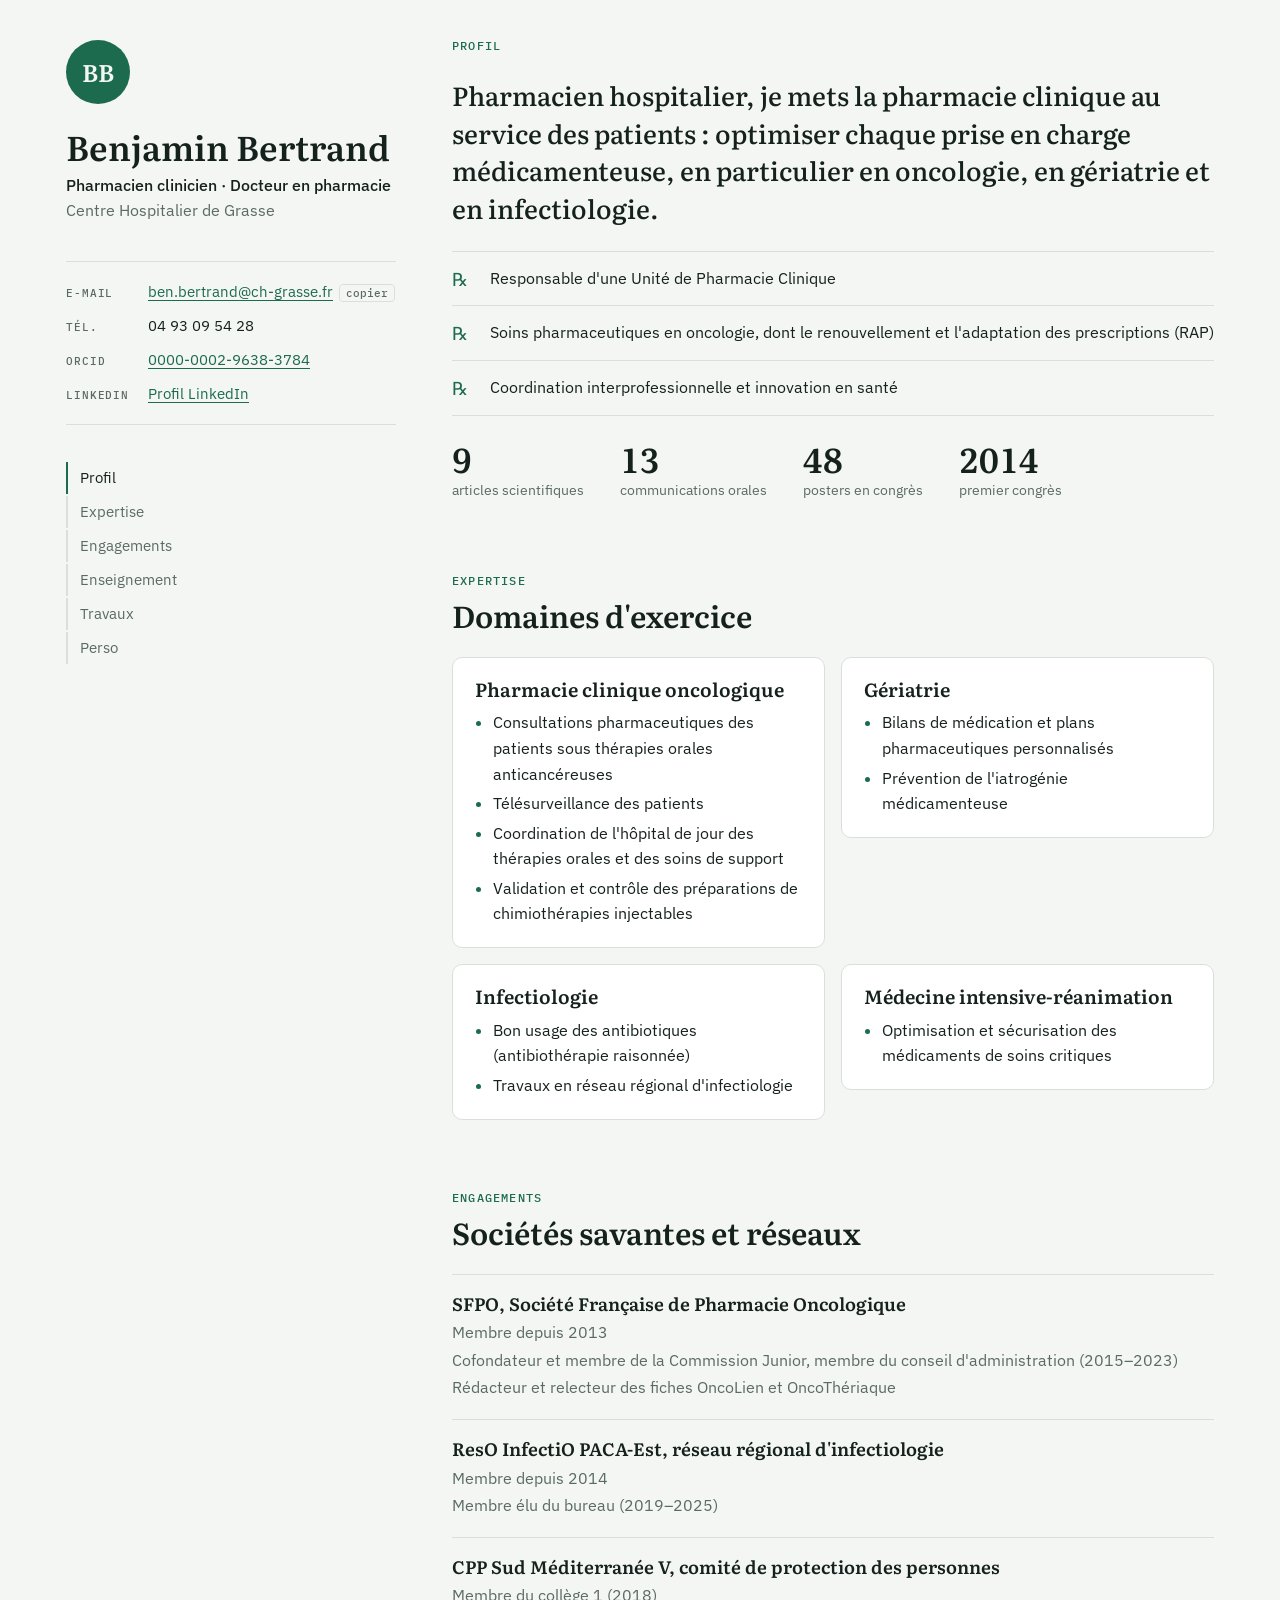
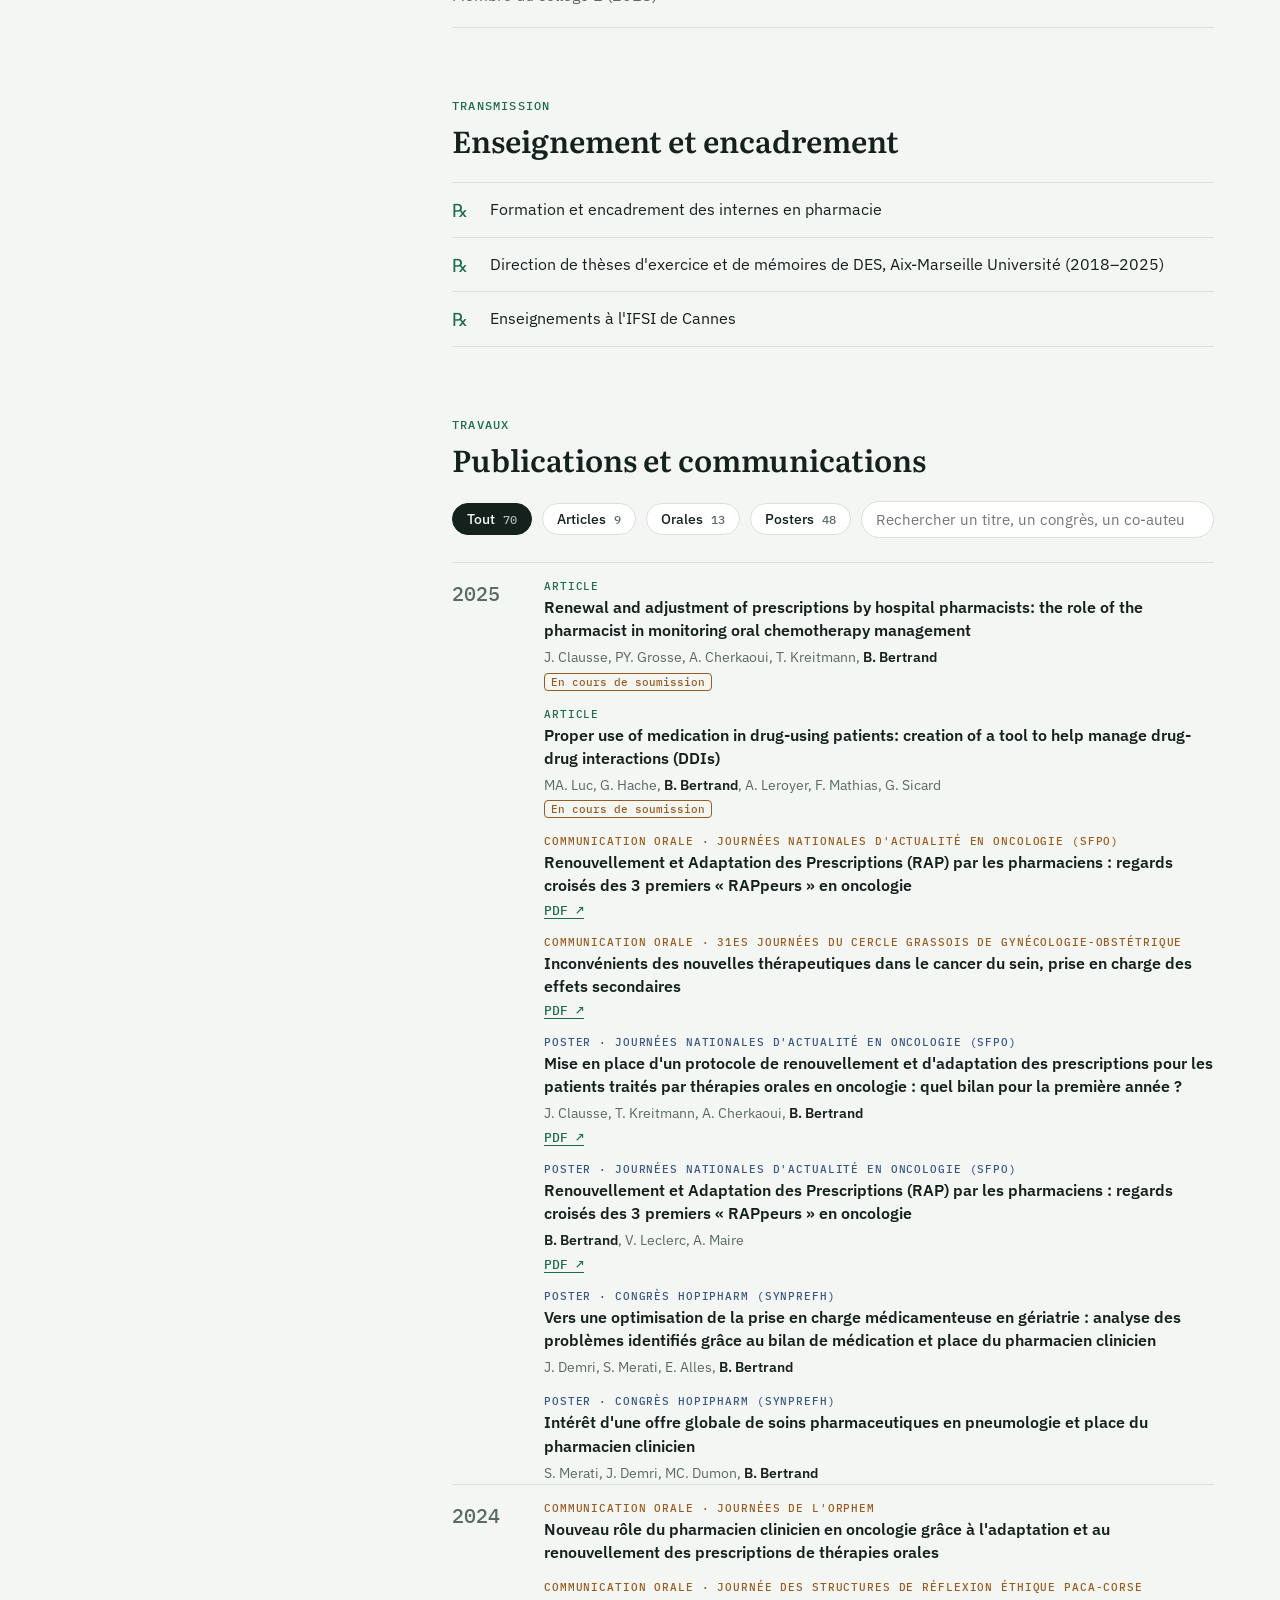
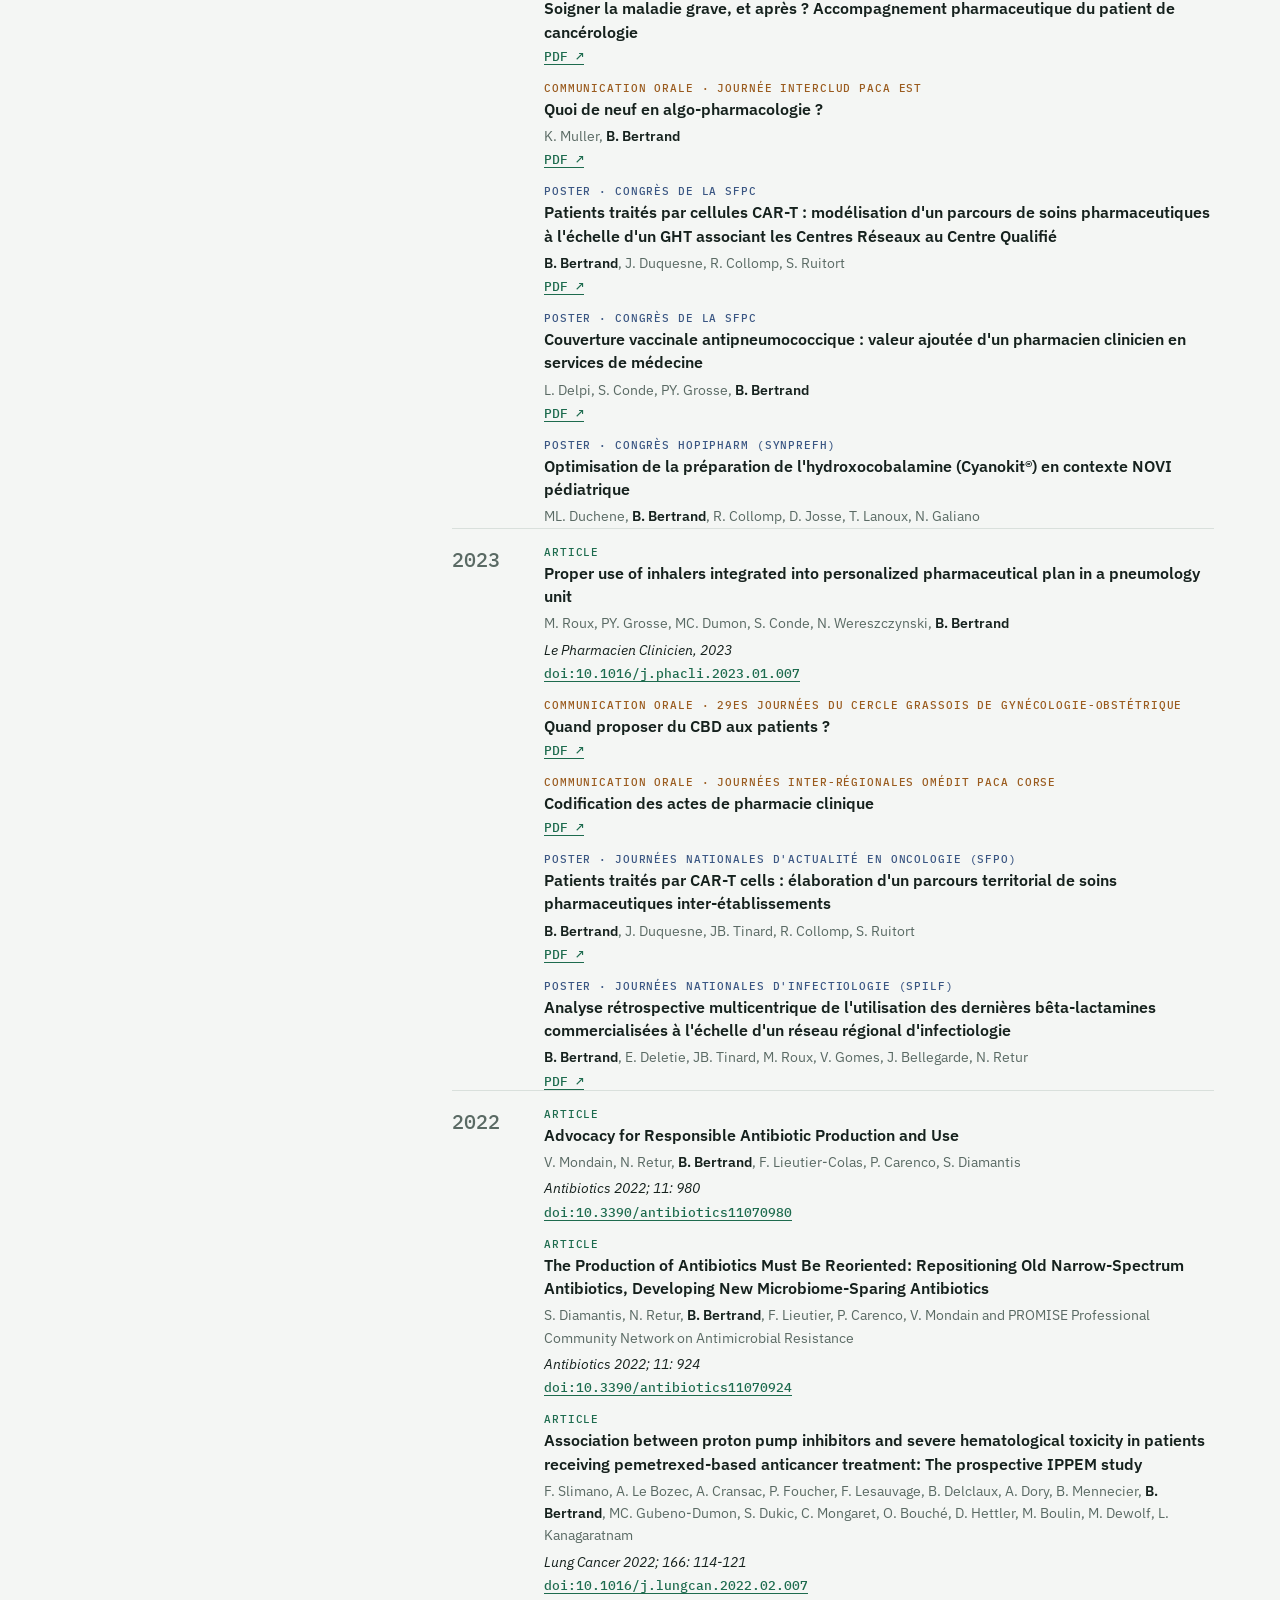
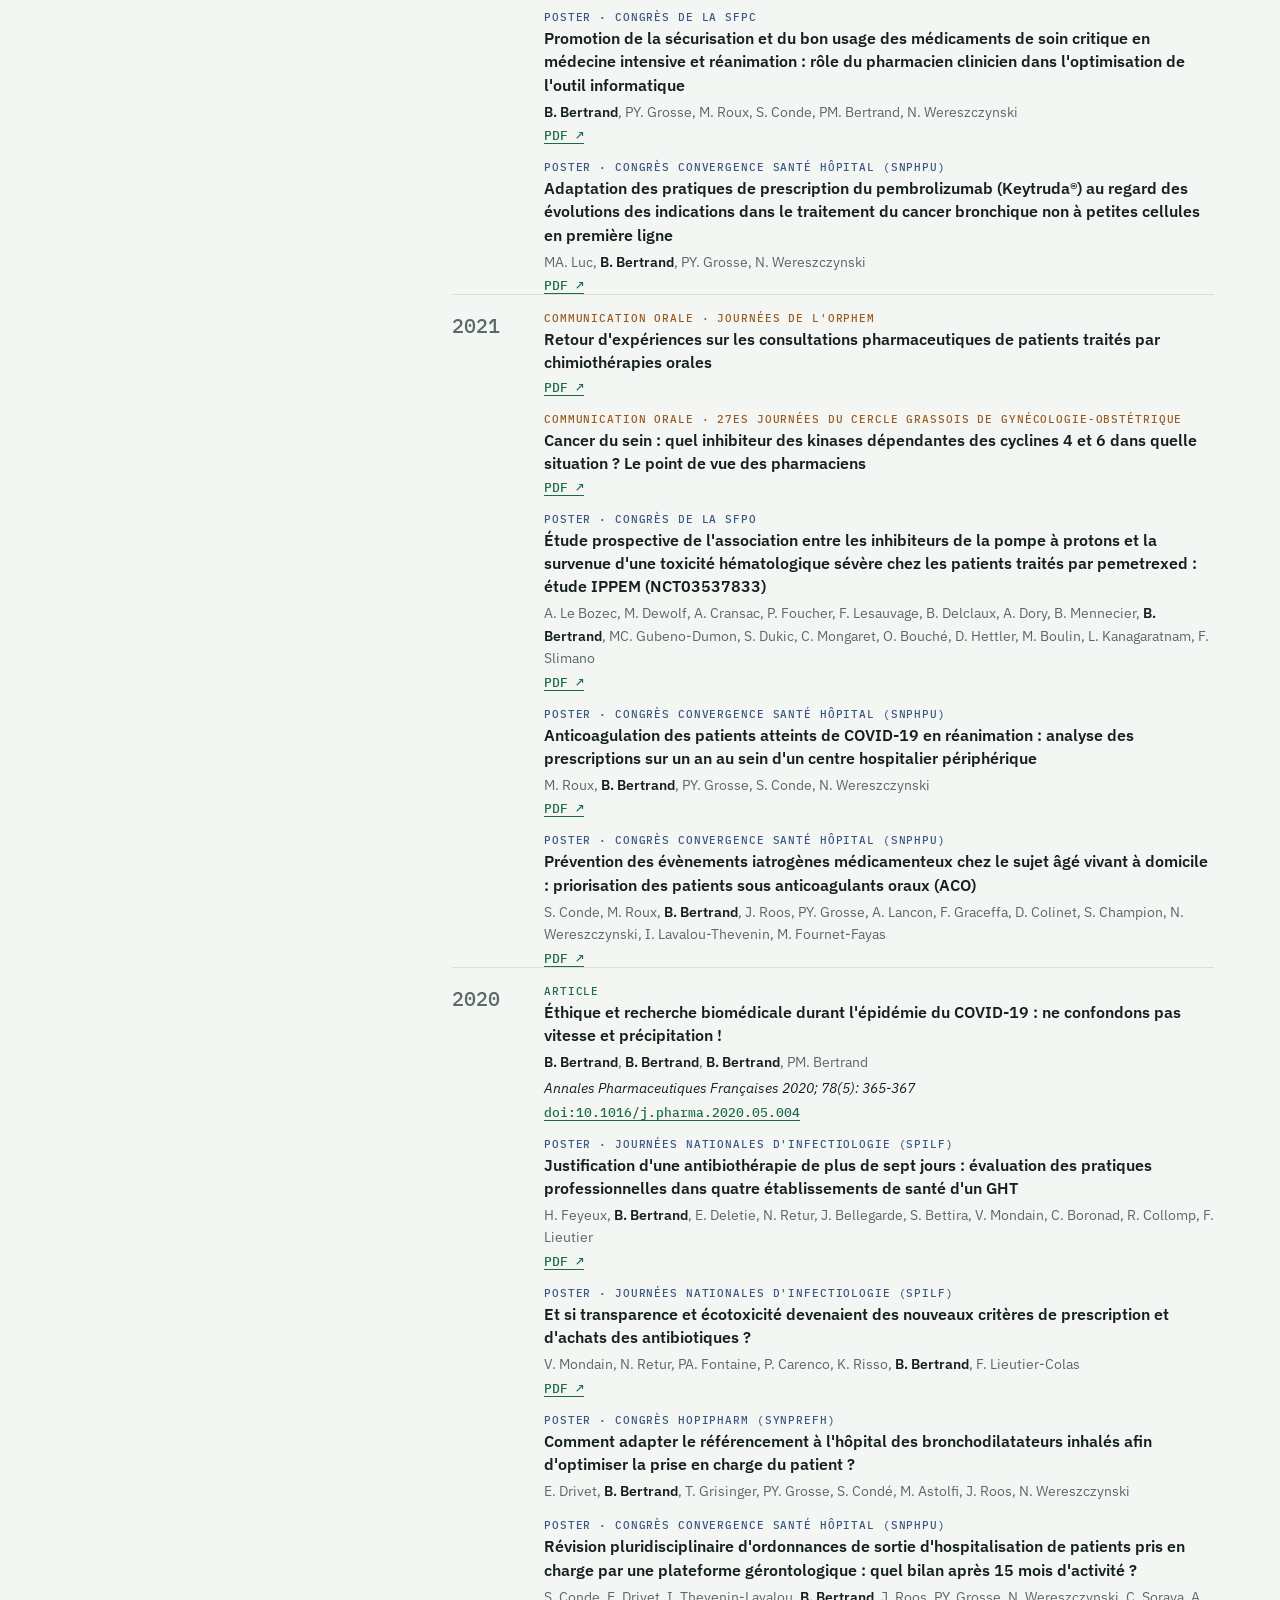
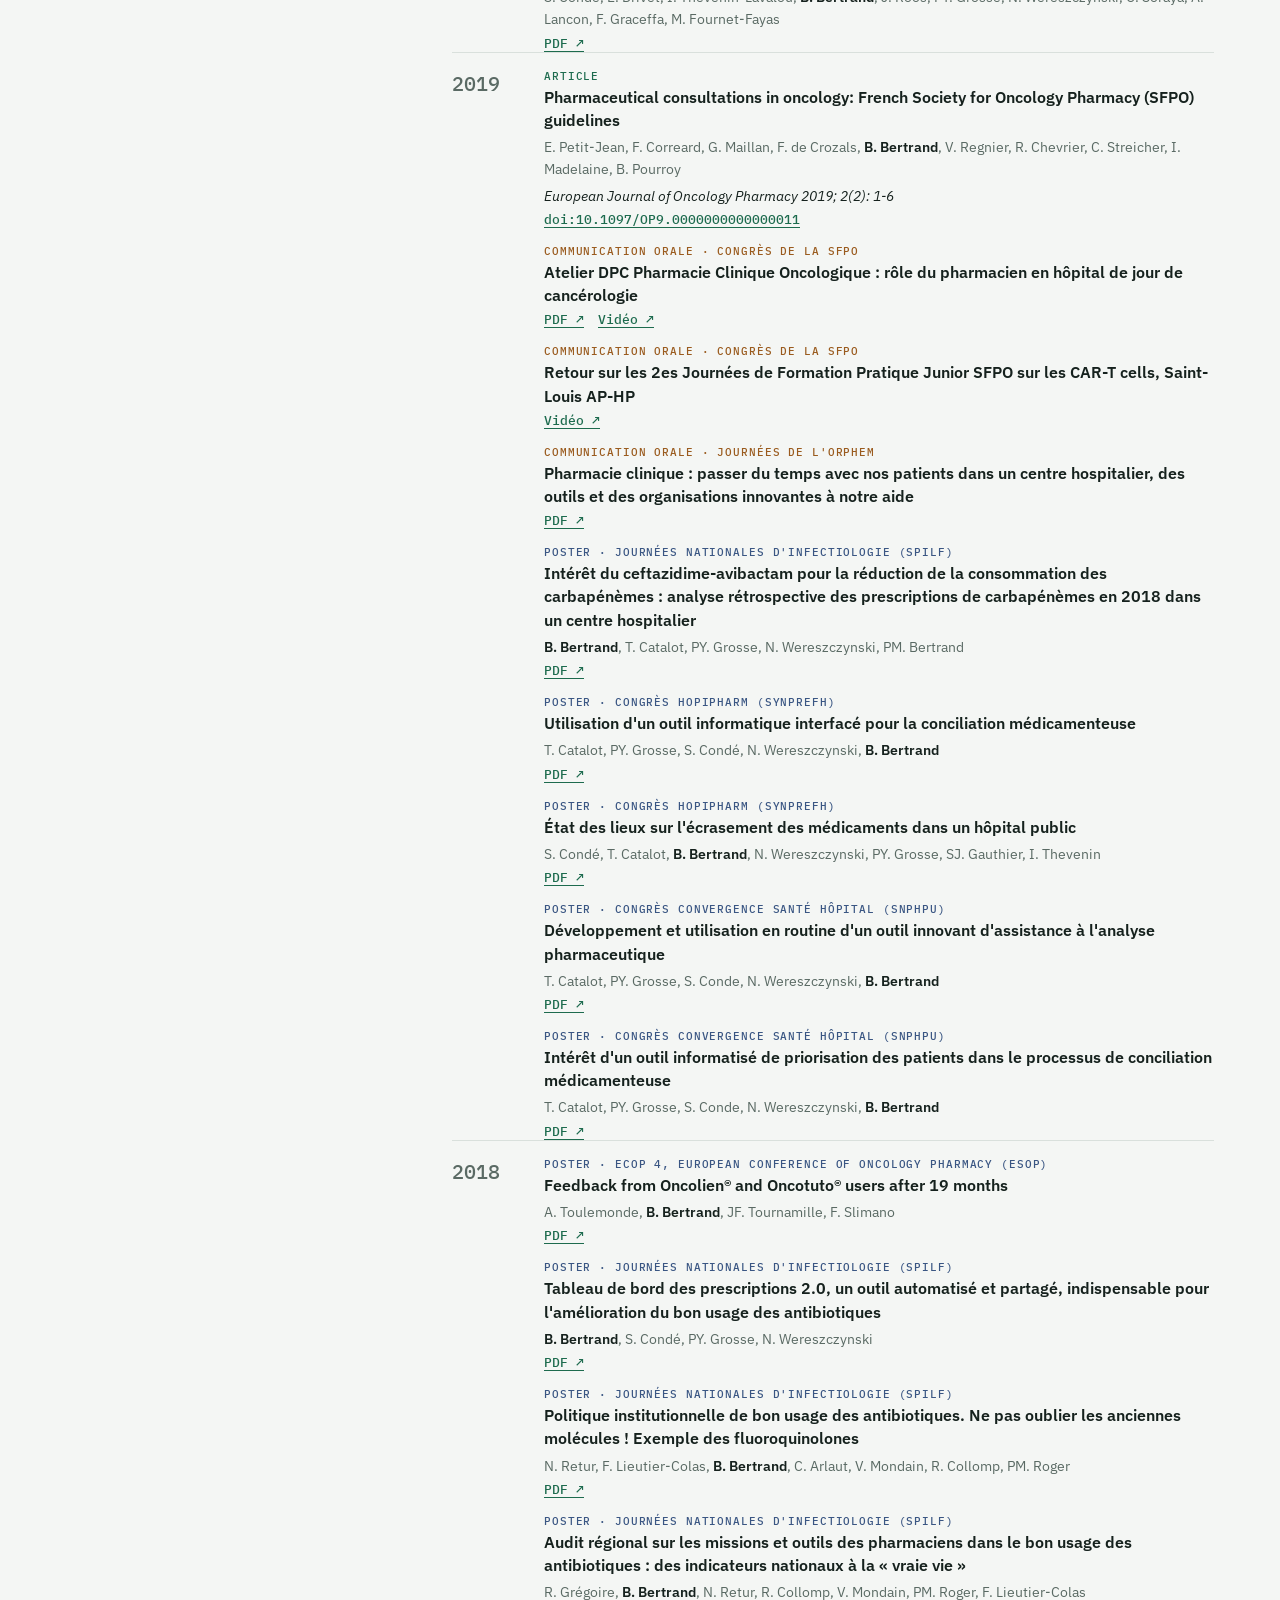
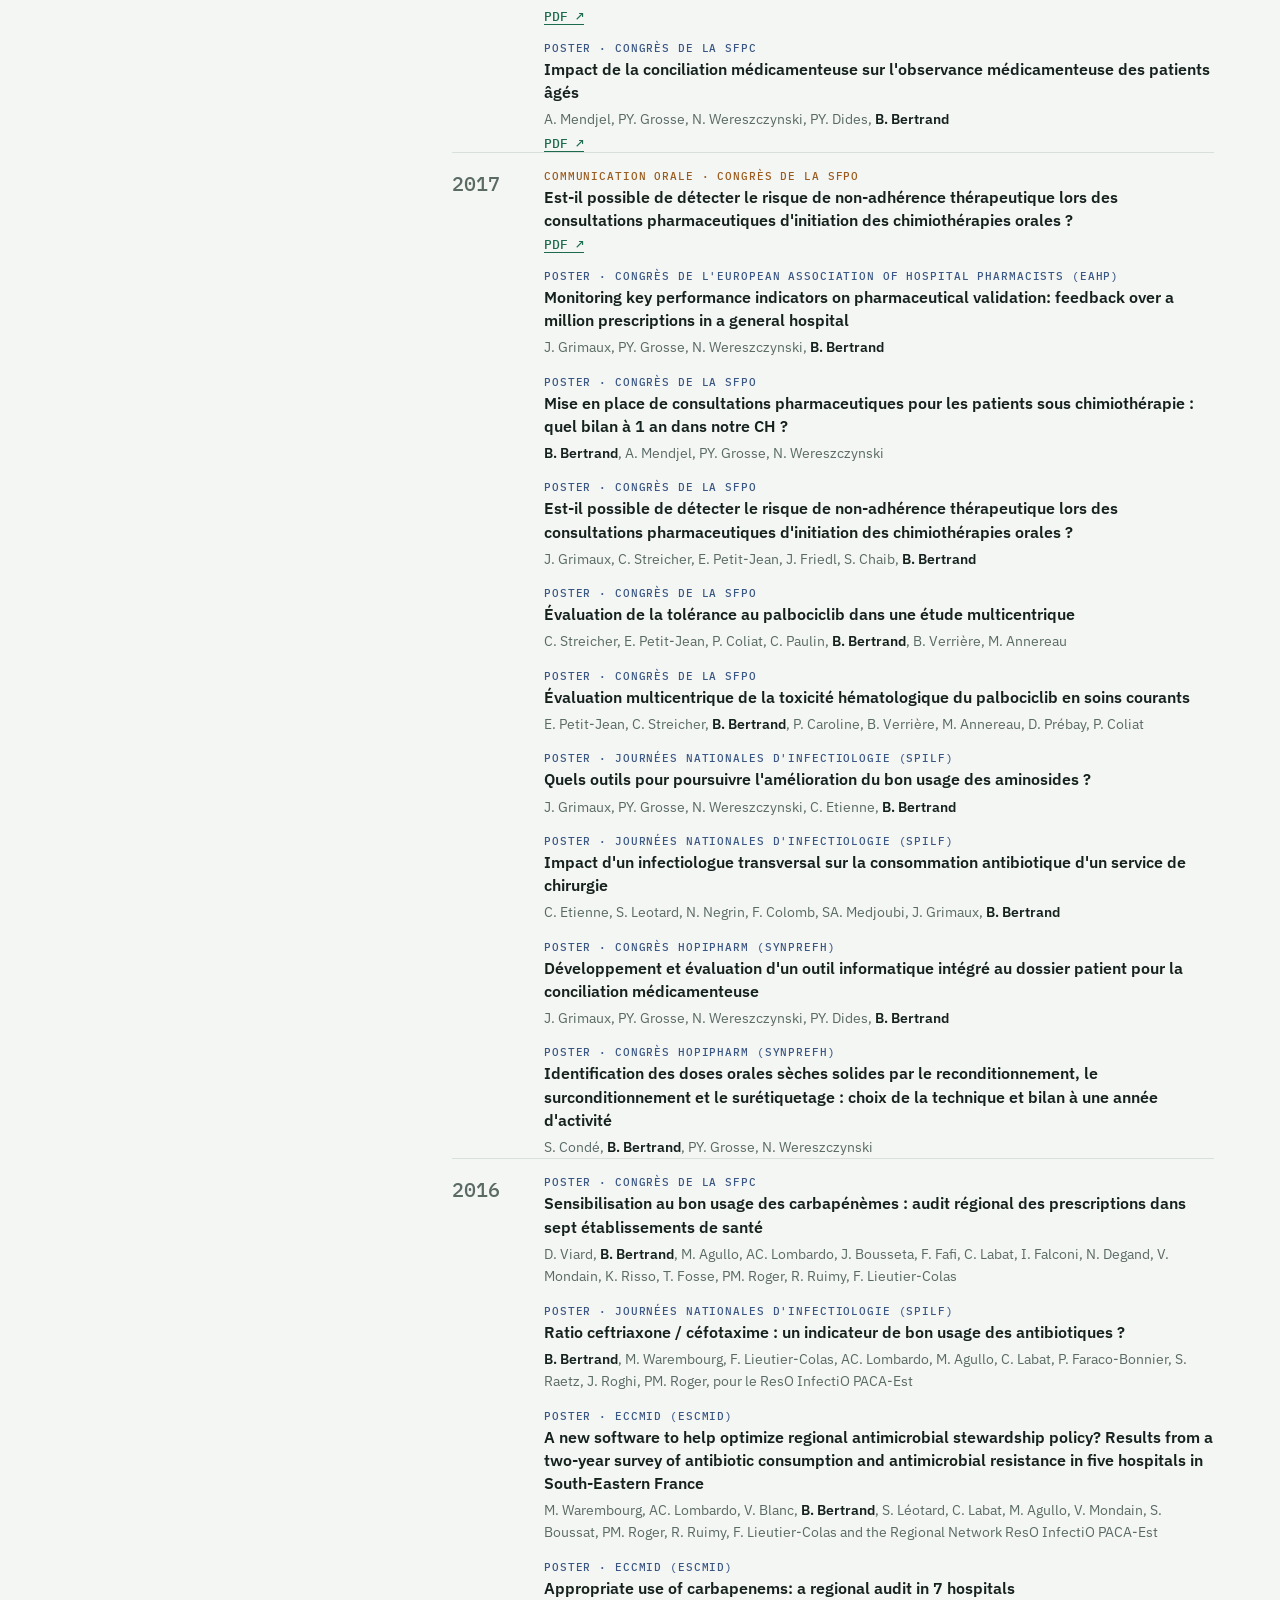
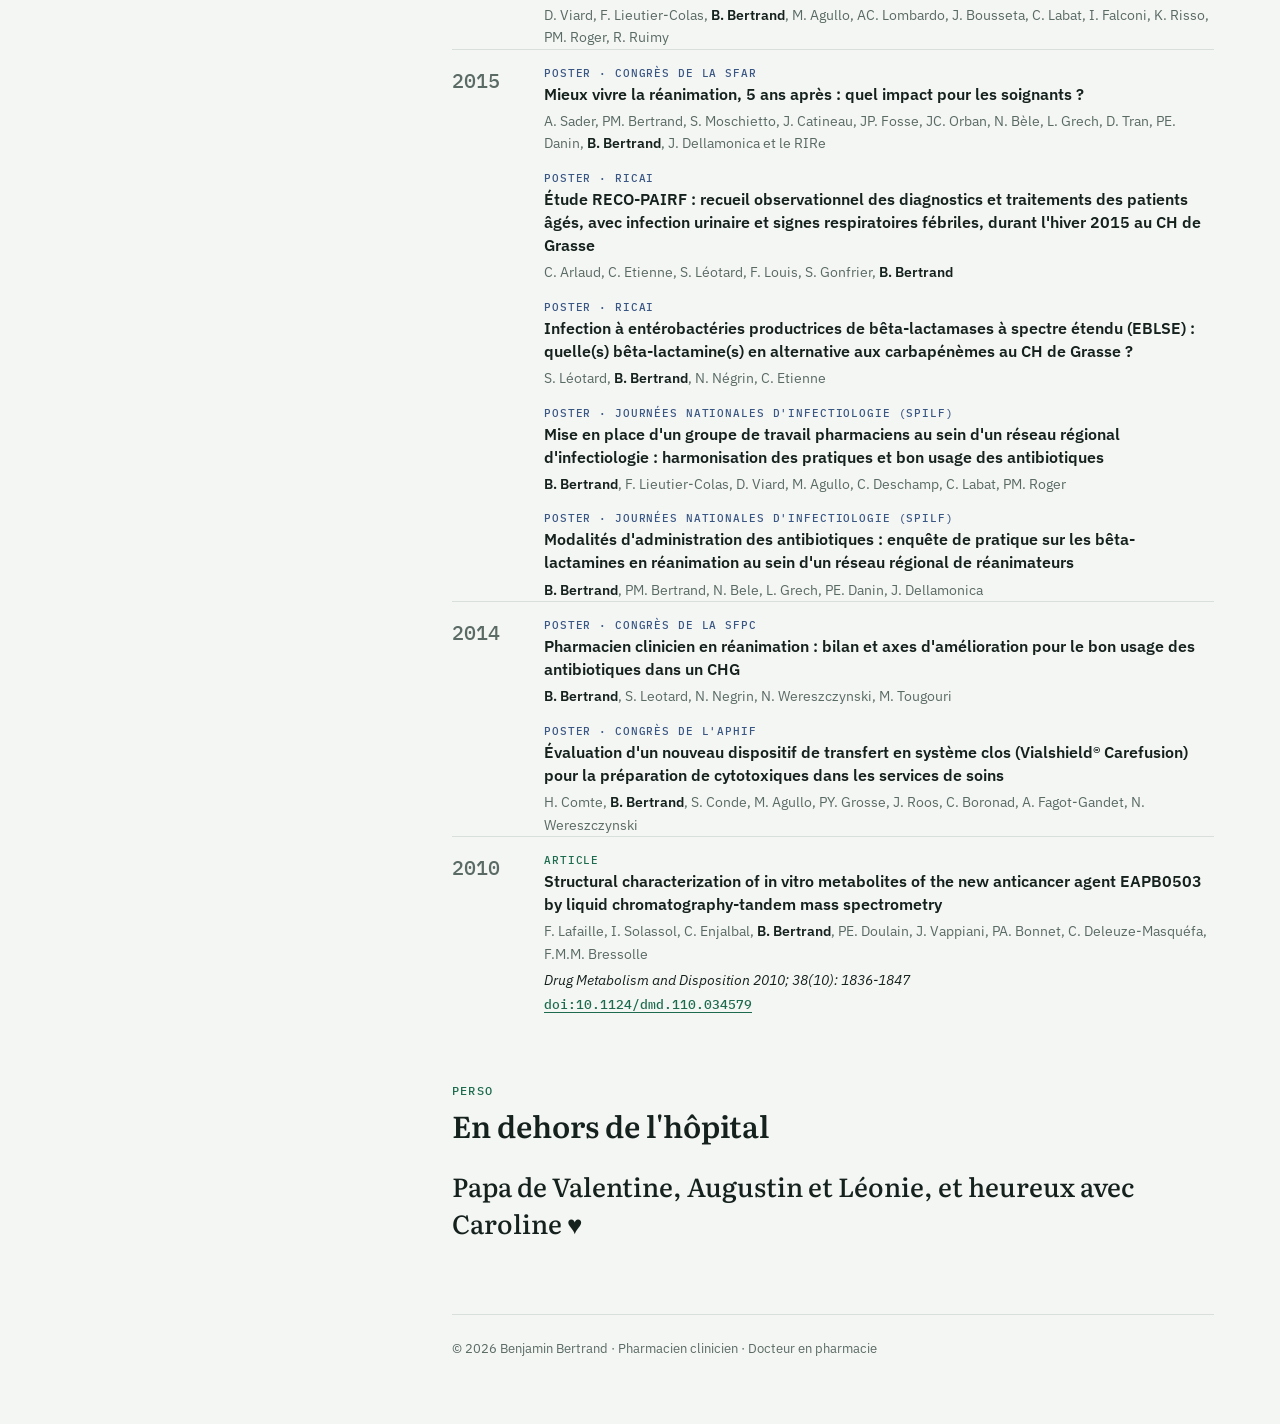
==== index.html @ c628a07d "Site de Benjamin Bertrand : première version Page unique (profil, expertise, engagements, enseigneme" ====
<!doctype html>
<html lang="fr">
<head>
<meta charset="utf-8">
<meta name="viewport" content="width=device-width, initial-scale=1, viewport-fit=cover">
<!-- page:start -->
<title>Benjamin Bertrand</title>
<meta name="claude:viewport-fit-sides" content="cover">
<meta name="description" content="Benjamin Bertrand, pharmacien clinicien au Centre Hospitalier de Grasse : oncologie, gériatrie, infectiologie. Parcours, engagements et travaux scientifiques.">
<link rel="preconnect" href="https://fonts.googleapis.com">
<link rel="preconnect" href="https://fonts.gstatic.com" crossorigin>
<link rel="stylesheet" href="https://fonts.googleapis.com/css2?family=IBM+Plex+Mono:wght@400;500&family=IBM+Plex+Sans:ital,wght@0,400;0,500;0,600;1,400&family=Literata:opsz,wght@7..72,500;7..72,600&display=swap">
<style>
/* Layout: identité fixe à gauche (fiche praticien), contenu qui défile à droite ; empilé sur mobile. */
:root {
  --bg: #f4f6f4;
  --surface: #ffffff;
  --ink: #15211d;
  --muted: #5a6a64;
  --line: #d9e0dc;
  --accent: #1d6b4e;
  --accent-soft: #e2efe8;
  --oral: #9a5b1e;
  --poster: #3a5683;
  --display: "Literata", Georgia, "Times New Roman", serif;
  --body: "IBM Plex Sans", system-ui, -apple-system, "Segoe UI", sans-serif;
  --mono: "IBM Plex Mono", ui-monospace, "SFMono-Regular", Menlo, monospace;
}
@media (prefers-color-scheme: dark) {
  :root:not([data-theme="light"]) {
    --bg: #0f1614; --surface: #16201d; --ink: #e4ebe7; --muted: #94a59e; --line: #26332f;
    --accent: #6cc39d; --accent-soft: #1b2e27; --oral: #e0a466; --poster: #93b0e0; color-scheme: dark;
  }
}
:root[data-theme="dark"] {
  --bg: #0f1614; --surface: #16201d; --ink: #e4ebe7; --muted: #94a59e; --line: #26332f;
  --accent: #6cc39d; --accent-soft: #1b2e27; --oral: #e0a466; --poster: #93b0e0; color-scheme: dark;
}
* { box-sizing: border-box; }
html { scroll-behavior: smooth; }
@media (prefers-reduced-motion: reduce) { html { scroll-behavior: auto; } }
body {
  margin: 0; background: var(--bg); color: var(--ink);
  font: 400 16px/1.6 var(--body);
  -webkit-font-smoothing: antialiased;
}
a { color: var(--accent); text-underline-offset: 3px; }
a:focus-visible, button:focus-visible, input:focus-visible { outline: 2px solid var(--accent); outline-offset: 2px; border-radius: 4px; }
h1, h2, h3 { font-family: var(--display); font-weight: 600; text-wrap: balance; margin: 0; line-height: 1.2; }

.wrap {
  max-width: 1180px; margin: 0 auto;
  padding-left: max(16px, env(safe-area-inset-left, 0px));
  padding-right: max(16px, env(safe-area-inset-right, 0px));
  padding-block: 40px 64px;
  display: grid; grid-template-columns: 330px minmax(0, 1fr); gap: 56px; align-items: start;
}
@media (max-width: 880px) { .wrap { grid-template-columns: minmax(0, 1fr); gap: 32px; padding-block: 24px 48px; } }

/* Fiche d'identité */
.id { position: sticky; top: calc(24px + env(safe-area-inset-top, 0px)); display: grid; gap: 22px; }
@media (max-width: 880px) { .id { position: static; } }
.monogram {
  width: 64px; height: 64px; border-radius: 50%; display: grid; place-items: center;
  background: var(--accent); color: var(--bg); font: 600 24px/1 var(--display); letter-spacing: .02em;
}
.id h1 { font-size: 34px; }
.role { margin: 6px 0 0; color: var(--muted); }
.role strong { color: var(--ink); font-weight: 500; display: block; }
.contact { display: grid; gap: 10px; padding: 18px 0; border-block: 1px solid var(--line); font-size: 15px; }
.contact div { display: grid; grid-template-columns: 74px minmax(0, 1fr); gap: 8px; align-items: baseline; }
.contact dt { font: 500 11px/1.4 var(--mono); text-transform: uppercase; letter-spacing: .08em; color: var(--muted); }
.contact dd { margin: 0; overflow-wrap: anywhere; }
.copy { font: 500 11px var(--mono); background: none; border: 1px solid var(--line); color: var(--muted); border-radius: 4px; padding: 1px 6px; margin-left: 6px; cursor: pointer; }
.copy:hover { color: var(--accent); border-color: var(--accent); }
nav.toc { display: grid; gap: 2px; }
nav.toc a { color: var(--muted); text-decoration: none; padding: 4px 0 4px 12px; border-left: 2px solid var(--line); font-size: 15px; }
nav.toc a:hover, nav.toc a.on { color: var(--ink); border-left-color: var(--accent); }
@media (max-width: 880px) { nav.toc { display: flex; flex-wrap: wrap; gap: 8px; } nav.toc a { border: 1px solid var(--line); border-radius: 99px; padding: 4px 12px; } }

/* Contenu */
main { display: grid; gap: 72px; min-width: 0; }
section { display: grid; gap: 24px; scroll-margin-top: 24px; }
.eyebrow { font: 500 12px/1 var(--mono); text-transform: uppercase; letter-spacing: .1em; color: var(--accent); }
section > header { display: grid; gap: 10px; }
section h2 { font-size: 30px; }
.lead { font: 500 clamp(21px, 2.4vw, 26px)/1.45 var(--display); margin: 0; max-width: 34em; }
.axes { list-style: none; padding: 0; margin: 0; display: grid; gap: 0; border-top: 1px solid var(--line); }
.axes li { padding: 14px 0; border-bottom: 1px solid var(--line); display: grid; grid-template-columns: 28px minmax(0, 1fr); gap: 10px; }
.axes li::before { content: "℞"; font-family: var(--display); color: var(--accent); font-size: 18px; line-height: 1.4; }

.stats { display: flex; flex-wrap: wrap; gap: 12px 36px; }
.stat b { display: block; font: 600 34px/1.1 var(--display); font-variant-numeric: tabular-nums; }
.stat span { color: var(--muted); font-size: 14px; }

.grid2 { display: grid; grid-template-columns: repeat(2, minmax(0, 1fr)); gap: 16px; align-items: start; }
@media (max-width: 640px) { .grid2 { grid-template-columns: minmax(0, 1fr); } }
.card { background: var(--surface); border: 1px solid var(--line); border-radius: 10px; padding: 20px 22px; display: grid; gap: 10px; align-content: start; }
.card h3 { font-size: 19px; }
.card ul { margin: 0; padding-left: 18px; display: grid; gap: 4px; color: var(--ink); }
.card li::marker { color: var(--accent); }

.engage { display: grid; gap: 0; border-top: 1px solid var(--line); }
.engage article { padding: 18px 0; border-bottom: 1px solid var(--line); display: grid; gap: 6px; }
.engage h3 { font-size: 18px; }
.engage h3 a { color: var(--ink); text-decoration: none; }
.engage h3 a:hover { color: var(--accent); text-decoration: underline; }
.engage ul { margin: 0; padding: 0; list-style: none; color: var(--muted); display: grid; gap: 2px; }

/* Travaux */
.tools { display: flex; flex-wrap: wrap; gap: 10px; align-items: center; }
.chip { font: 500 14px var(--body); border: 1px solid var(--line); background: var(--surface); color: var(--ink); padding: 6px 14px; border-radius: 99px; cursor: pointer; display: inline-flex; gap: 8px; align-items: center; }
.chip .n { font: 500 12px var(--mono); color: var(--muted); }
.chip[aria-pressed="true"] { background: var(--ink); color: var(--bg); border-color: var(--ink); }
.chip[aria-pressed="true"] .n { color: var(--bg); opacity: .7; }
.search { flex: 1 1 220px; min-width: 0; font: 15px var(--body); padding: 8px 14px; border: 1px solid var(--line); border-radius: 99px; background: var(--surface); color: var(--ink); }
.year { display: grid; grid-template-columns: 76px minmax(0, 1fr); gap: 16px; padding-top: 18px; border-top: 1px solid var(--line); }
@media (max-width: 560px) { .year { grid-template-columns: minmax(0, 1fr); gap: 6px; } }
.year > h3 { font: 500 20px/1.3 var(--mono); color: var(--muted); font-variant-numeric: tabular-nums; }
.items { display: grid; gap: 18px; min-width: 0; }
.item { display: grid; gap: 4px; min-width: 0; }
.tag { font: 500 11px/1 var(--mono); text-transform: uppercase; letter-spacing: .08em; }
.tag.article { color: var(--accent); } .tag.oral { color: var(--oral); } .tag.poster { color: var(--poster); }
.item .t { font-weight: 600; line-height: 1.45; }
.item .a { color: var(--muted); font-size: 14px; }
.item .a mark { background: none; color: var(--ink); font-weight: 600; }
.item .s { font-size: 14px; font-style: italic; }
.links { display: flex; flex-wrap: wrap; gap: 6px 14px; font: 500 13px var(--mono); }
.status { font: 500 11px var(--mono); color: var(--oral); border: 1px solid currentColor; border-radius: 4px; padding: 1px 6px; justify-self: start; }
.empty { color: var(--muted); }

footer { color: var(--muted); font-size: 13px; padding-top: 24px; border-top: 1px solid var(--line); }
</style>
</head>
<body>
<div class="wrap">
  <aside class="id">
    <div class="monogram" aria-hidden="true">BB</div>
    <div>
      <h1 id="nom">Benjamin Bertrand</h1>
      <p class="role"><strong id="titre"></strong><span id="etab"></span></p>
    </div>
    <dl class="contact" id="contact"></dl>
    <nav class="toc" aria-label="Sections">
      <a href="#profil">Profil</a>
      <a href="#expertise">Expertise</a>
      <a href="#engagements">Engagements</a>
      <a href="#enseignement">Enseignement</a>
      <a href="#travaux">Travaux</a>
      <a href="#perso">Perso</a>
    </nav>
  </aside>

  <main>
    <section id="profil">
      <header><span class="eyebrow">Profil</span></header>
      <p class="lead" id="accroche"></p>
      <ul class="axes" id="axes"></ul>
      <div class="stats" id="stats"></div>
    </section>

    <section id="expertise">
      <header><span class="eyebrow">Expertise</span><h2>Domaines d'exercice</h2></header>
      <div class="grid2" id="expertises"></div>
    </section>

    <section id="engagements">
      <header><span class="eyebrow">Engagements</span><h2>Sociétés savantes et réseaux</h2></header>
      <div class="engage" id="engage"></div>
    </section>

    <section id="enseignement">
      <header><span class="eyebrow">Transmission</span><h2>Enseignement et encadrement</h2></header>
      <ul class="axes" id="enseign"></ul>
    </section>

    <section id="travaux">
      <header><span class="eyebrow">Travaux</span><h2>Publications et communications</h2></header>
      <div class="tools">
        <div class="tools" id="filters" role="group" aria-label="Type de travaux"></div>
        <input class="search" id="q" type="search" placeholder="Rechercher un titre, un congrès, un co-auteur…" aria-label="Rechercher dans les travaux">
      </div>
      <div id="list"></div>
    </section>

    <section id="perso">
      <header><span class="eyebrow">Perso</span><h2 id="perso-titre"></h2></header>
      <p class="lead" id="perso-texte"></p>
    </section>

    <footer id="foot"></footer>
  </main>
</div>

<script>
(function () {
  var TYPES = { article: "Article", oral: "Communication orale", poster: "Poster" };
  var FILTERS = [["tous", "Tout"], ["article", "Articles"], ["oral", "Orales"], ["poster", "Posters"]];
  var state = { type: "tous", q: "" };
  var travaux = [];

  function el(tag, attrs, kids) {
    var n = document.createElement(tag);
    for (var k in (attrs || {})) {
      if (k === "text") n.textContent = attrs[k]; else n.setAttribute(k, attrs[k]);
    }
    (kids || []).forEach(function (c) { if (c) n.appendChild(c); });
    return n;
  }
  function $(id) { return document.getElementById(id); }
  function norm(s) { return (s || "").normalize("NFD").replace(/[̀-ͯ]/g, "").toLowerCase(); }

  function renderProfil(p) {
    $("nom").textContent = p.nom;
    $("titre").textContent = p.titre;
    $("etab").textContent = p.etablissement;
    $("accroche").textContent = p.accroche;
    p.axes.forEach(function (a) { $("axes").appendChild(el("li", { text: a })); });

    var c = p.contact, dl = $("contact");
    function row(label, node) { dl.appendChild(el("div", {}, [el("dt", { text: label }), el("dd", {}, [node])])); }
    if (c.email) {
      var dd = el("span", {}, [el("a", { href: "mailto:" + c.email, text: c.email })]);
      var b = el("button", { class: "copy", type: "button", text: "copier" });
      b.addEventListener("click", function () {
        var done = function () { b.textContent = "copié"; setTimeout(function () { b.textContent = "copier"; }, 1500); };
        try { navigator.clipboard.writeText(c.email).then(done, function () {}); } catch (e) {}
      });
      dd.appendChild(b);
      row("E-mail", dd);
    }
    if (c.telephone) row("Tél.", el("span", { text: c.telephone }));
    if (c.orcid) row("ORCID", el("a", { href: c.orcid, target: "_blank", rel: "noopener", text: c.orcid.replace(/^https?:\/\/orcid\.org\//, "") }));
    if (c.linkedin) row("LinkedIn", el("a", { href: c.linkedin, target: "_blank", rel: "noopener", text: "Profil LinkedIn" }));

    p.expertises.forEach(function (x) {
      $("expertises").appendChild(el("div", { class: "card" }, [
        el("h3", { text: x.domaine }),
        el("ul", {}, x.points.map(function (t) { return el("li", { text: t }); }))
      ]));
    });
    p.engagements.forEach(function (g) {
      var h = el("h3", {}, [g.url ? el("a", { href: g.url, target: "_blank", rel: "noopener", text: g.organisation }) : document.createTextNode(g.organisation)]);
      $("engage").appendChild(el("article", {}, [h, el("ul", {}, g.roles.map(function (r) { return el("li", { text: r }); }))]));
    });
    p.enseignement.forEach(function (t) { $("enseign").appendChild(el("li", { text: t })); });
    if (p.perso && p.perso.texte) {
      $("perso-titre").textContent = p.perso.titre || "";
      $("perso-texte").textContent = p.perso.texte;
    } else {
      $("perso").hidden = true;
      document.querySelector('nav.toc a[href="#perso"]').hidden = true;
    }
    $("foot").textContent = "© " + new Date().getFullYear() + " " + p.nom + " · " + p.titre;
  }

  function renderStats() {
    var n = { article: 0, oral: 0, poster: 0 };
    travaux.forEach(function (t) { n[t.type]++; });
    var since = Math.min.apply(null, travaux.filter(function (t) { return t.type !== "article"; }).map(function (t) { return t.annee; }));
    [[n.article, "articles scientifiques"], [n.oral, "communications orales"], [n.poster, "posters en congrès"], [since, "premier congrès"]]
      .forEach(function (s) { $("stats").appendChild(el("div", { class: "stat" }, [el("b", { text: String(s[0]) }), el("span", { text: s[1] })])); });

    FILTERS.forEach(function (f) {
      var count = f[0] === "tous" ? travaux.length : n[f[0]];
      var b = el("button", { class: "chip", type: "button", "aria-pressed": String(f[0] === state.type), "data-type": f[0] },
        [document.createTextNode(f[1]), el("span", { class: "n", text: String(count) })]);
      b.addEventListener("click", function () {
        state.type = f[0];
        document.querySelectorAll("#filters .chip").forEach(function (c) { c.setAttribute("aria-pressed", String(c.dataset.type === state.type)); });
        renderList();
      });
      $("filters").appendChild(b);
    });
  }

  function authors(s) {
    var span = el("span", { class: "a" });
    (s || "").split(/(B\. Bertrand)/).forEach(function (part) {
      span.appendChild(part === "B. Bertrand" ? el("mark", { text: part }) : document.createTextNode(part));
    });
    return span;
  }

  function renderList() {
    var q = norm(state.q), list = $("list");
    list.textContent = "";
    var rows = travaux.filter(function (t) {
      if (state.type !== "tous" && t.type !== state.type) return false;
      if (!q) return true;
      return norm([t.titre, t.auteurs, t.source, t.evenement, t.annee].join(" ")).indexOf(q) !== -1;
    });
    if (!rows.length) { list.appendChild(el("p", { class: "empty", text: "Aucun travail ne correspond à cette recherche." })); return; }
    var byYear = {};
    rows.forEach(function (t) { (byYear[t.annee] = byYear[t.annee] || []).push(t); });
    Object.keys(byYear).sort(function (a, b) { return b - a; }).forEach(function (y) {
      var items = byYear[y].map(function (t) {
        var links = (t.liens || []).map(function (l) { return el("a", { href: l.url, target: "_blank", rel: "noopener", text: l.label + " ↗" }); });
        if (t.doi) links.unshift(el("a", { href: "https://doi.org/" + t.doi, target: "_blank", rel: "noopener", text: "doi:" + t.doi }));
        return el("div", { class: "item" }, [
          el("span", { class: "tag " + t.type, text: TYPES[t.type] + (t.evenement ? " · " + t.evenement : "") }),
          el("span", { class: "t", text: t.titre }),
          t.auteurs ? authors(t.auteurs) : null,
          t.source ? el("span", { class: "s", text: t.source }) : null,
          t.statut ? el("span", { class: "status", text: t.statut }) : null,
          links.length ? el("div", { class: "links" }, links) : null
        ]);
      });
      list.appendChild(el("div", { class: "year" }, [el("h3", { text: y }), el("div", { class: "items" }, items)]));
    });
  }

  $("q").addEventListener("input", function (e) { state.q = e.target.value; renderList(); });

  // Surligne la section visible dans le sommaire
  if ("IntersectionObserver" in window) {
    var links = document.querySelectorAll("nav.toc a");
    var io = new IntersectionObserver(function (entries) {
      entries.forEach(function (en) {
        if (en.isIntersecting) links.forEach(function (a) { a.classList.toggle("on", a.getAttribute("href") === "#" + en.target.id); });
      });
    }, { rootMargin: "-30% 0px -60% 0px" });
    document.querySelectorAll("main section").forEach(function (s) { io.observe(s); });
  }

  Promise.all([
    fetch("data/profil.json").then(function (r) { return r.json(); }),
    fetch("data/travaux.json").then(function (r) { return r.json(); })
  ]).then(function (res) {
    renderProfil(res[0]);
    travaux = res[1].travaux.slice().sort(function (a, b) { return b.annee - a.annee; });
    renderStats();
    renderList();
  }).catch(function () {
    $("list").appendChild(el("p", { class: "empty", text: "Le contenu n'a pas pu être chargé. Rechargez la page." }));
  });
})();
</script>
<!-- page:end -->
</body>
</html>
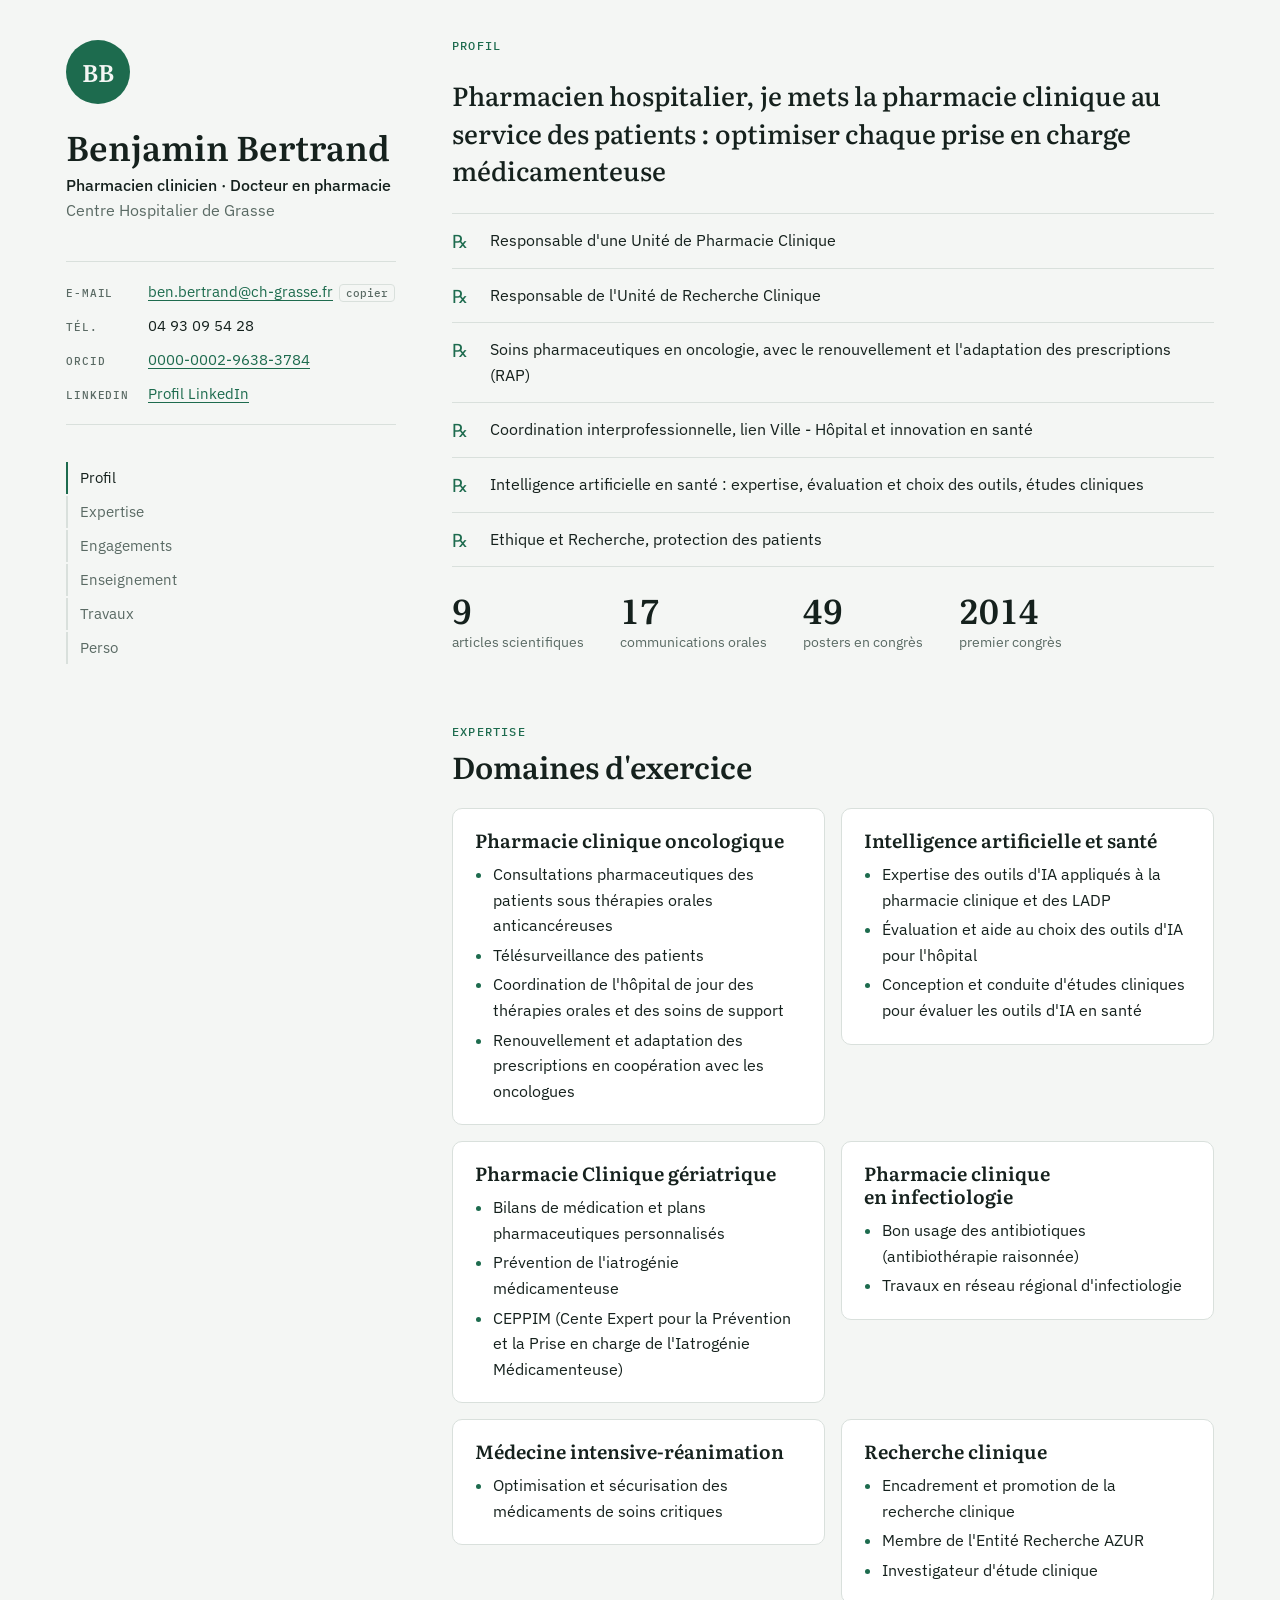
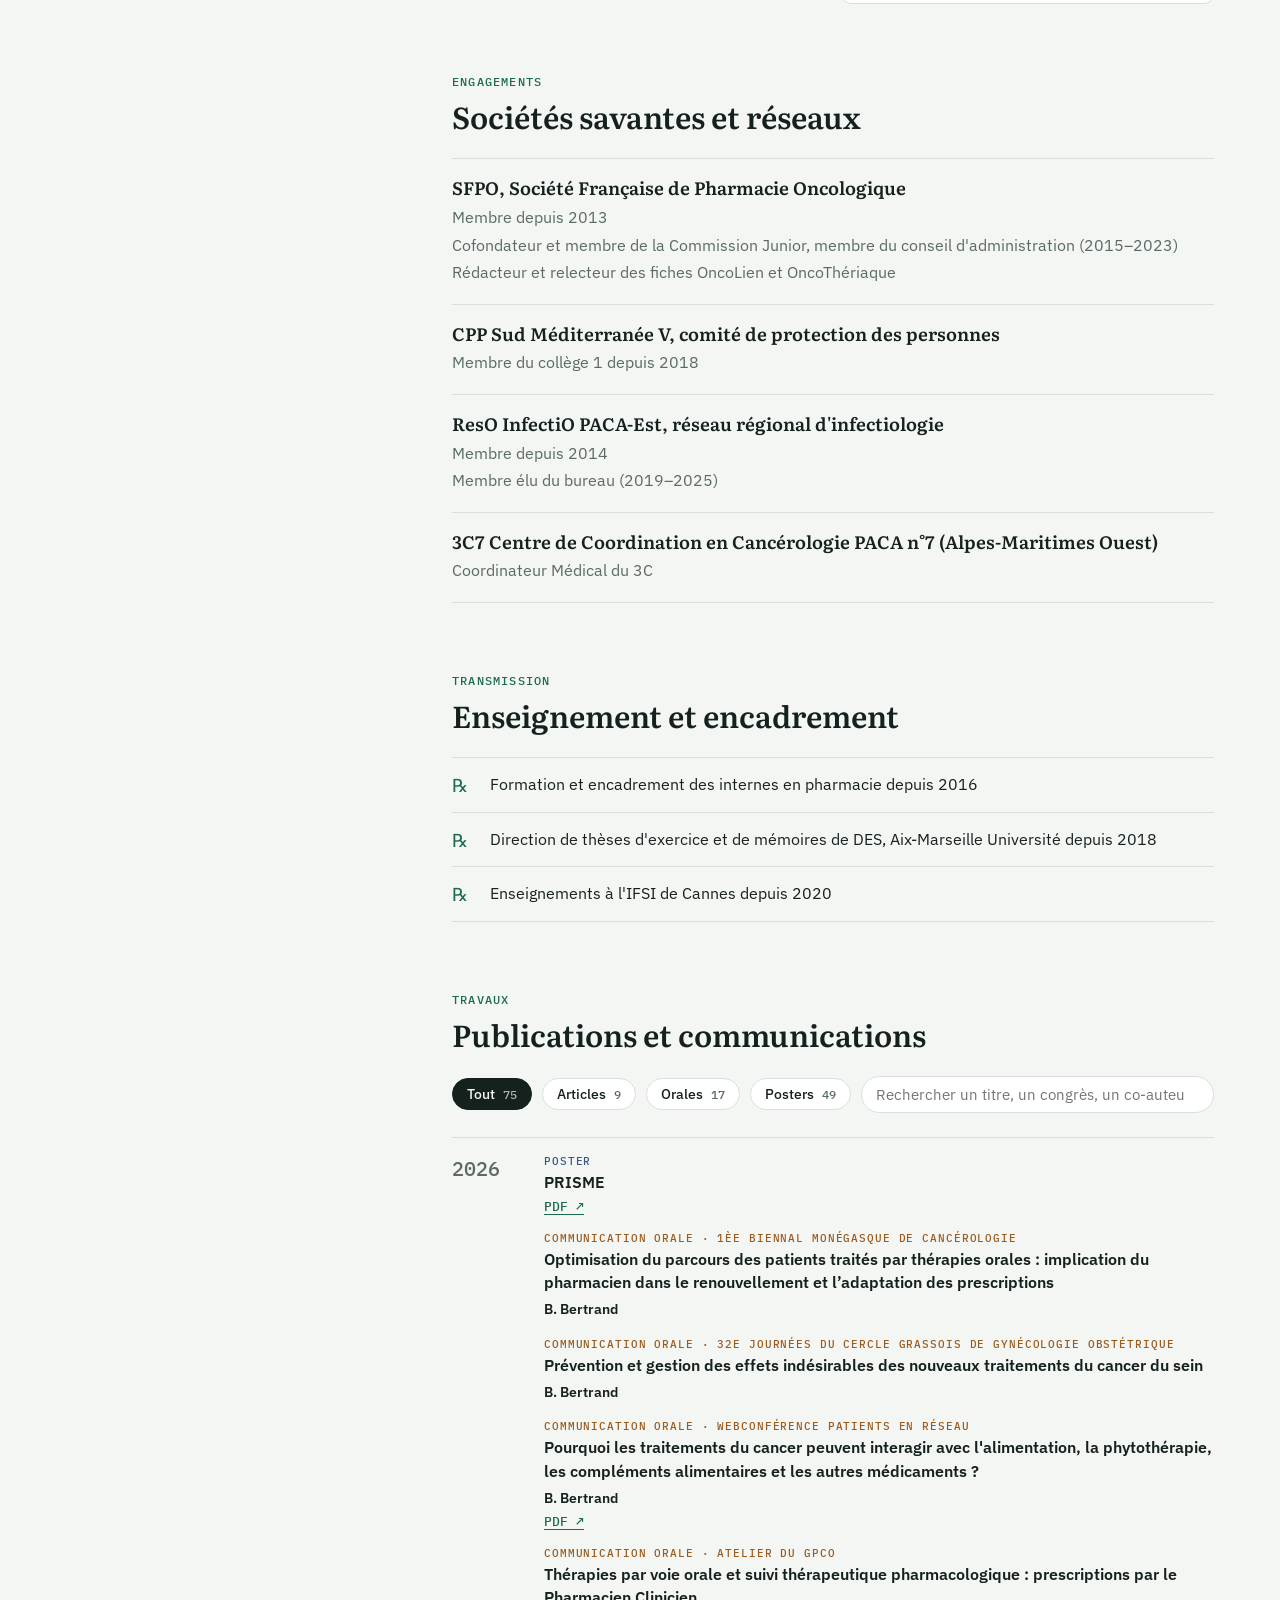
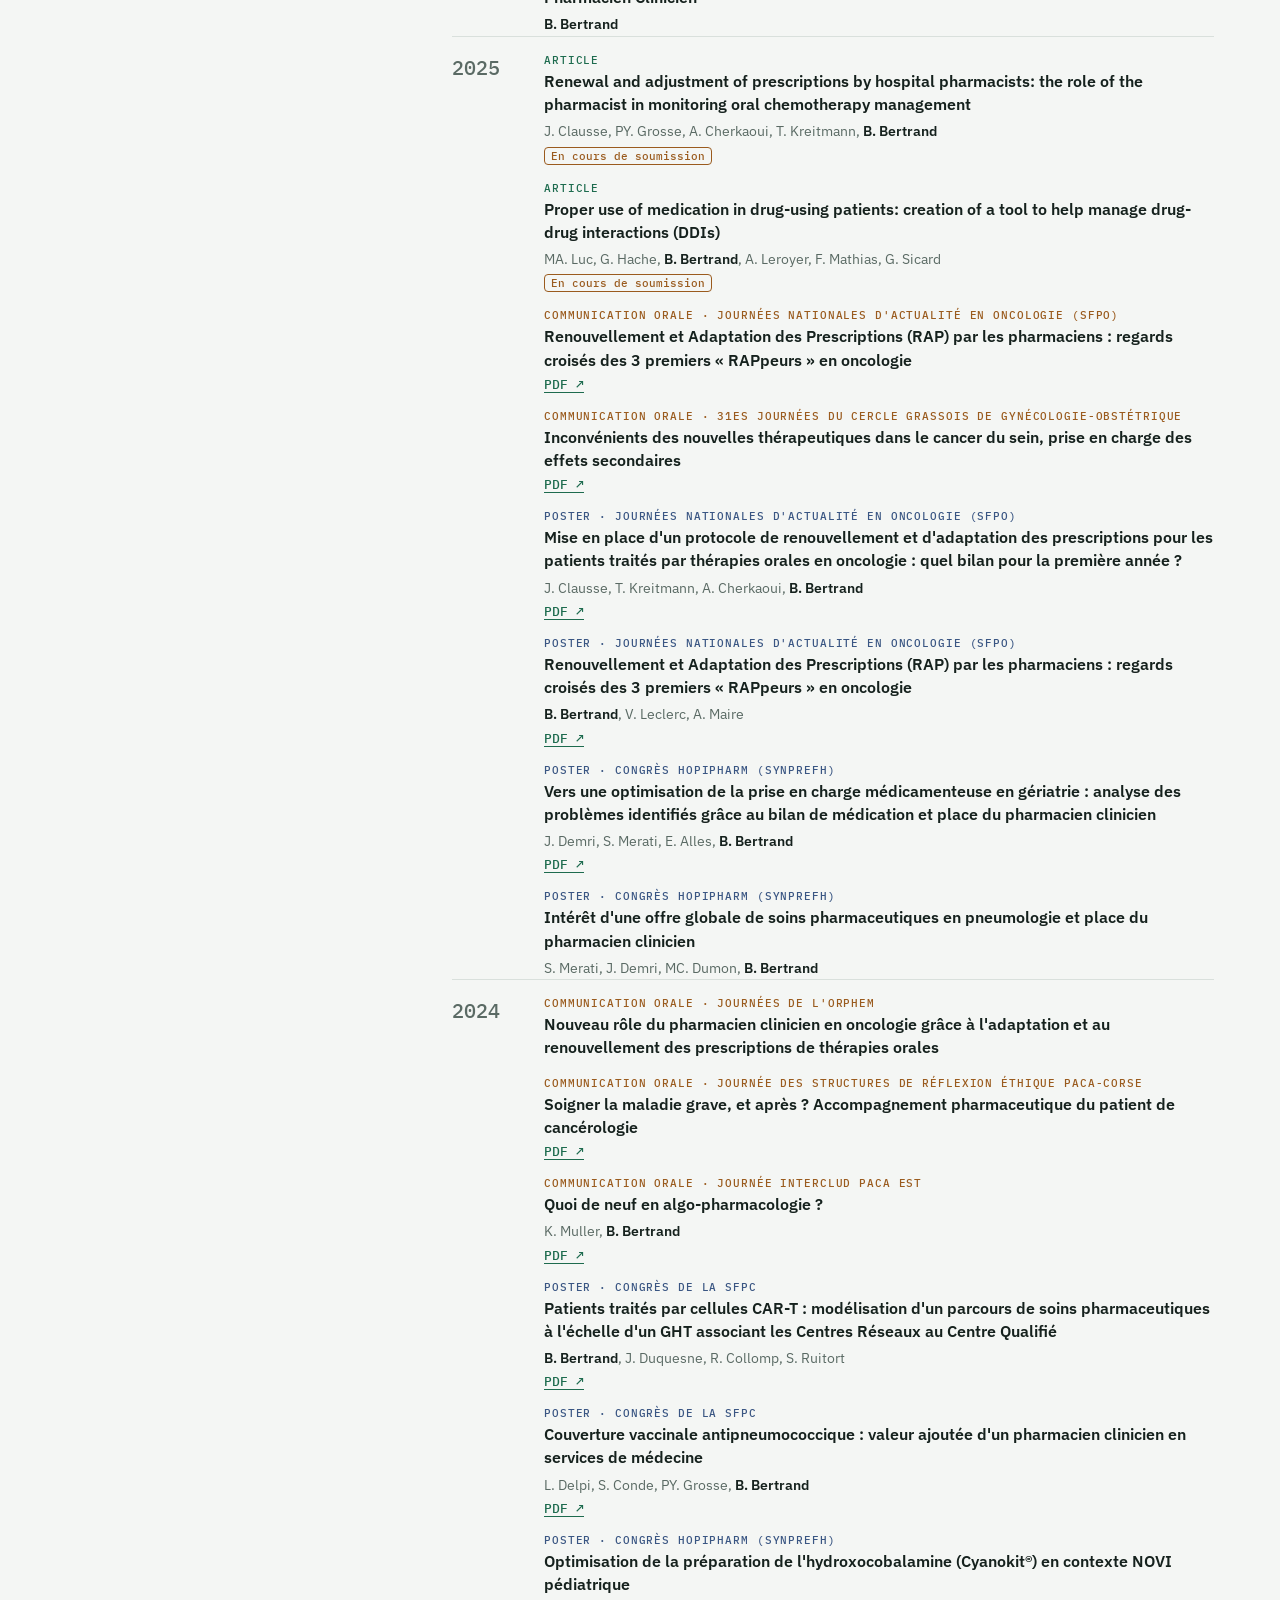
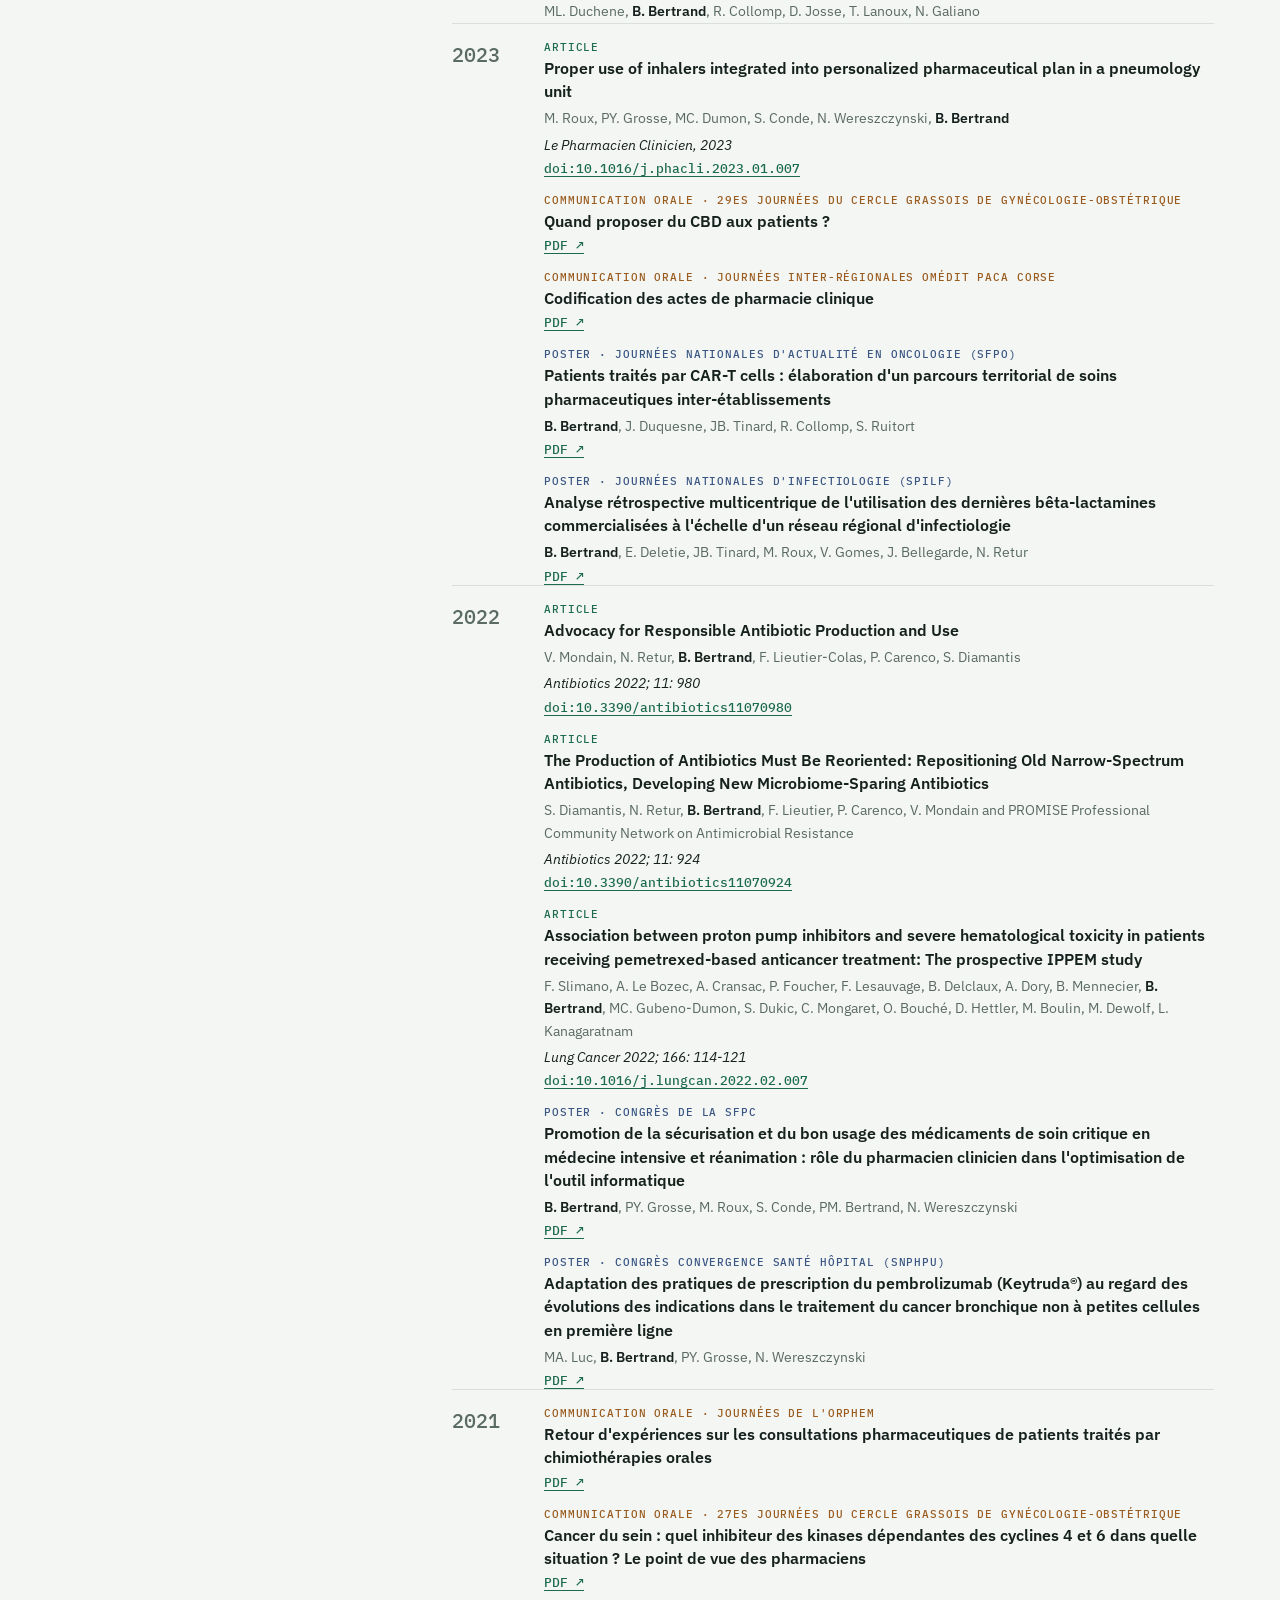
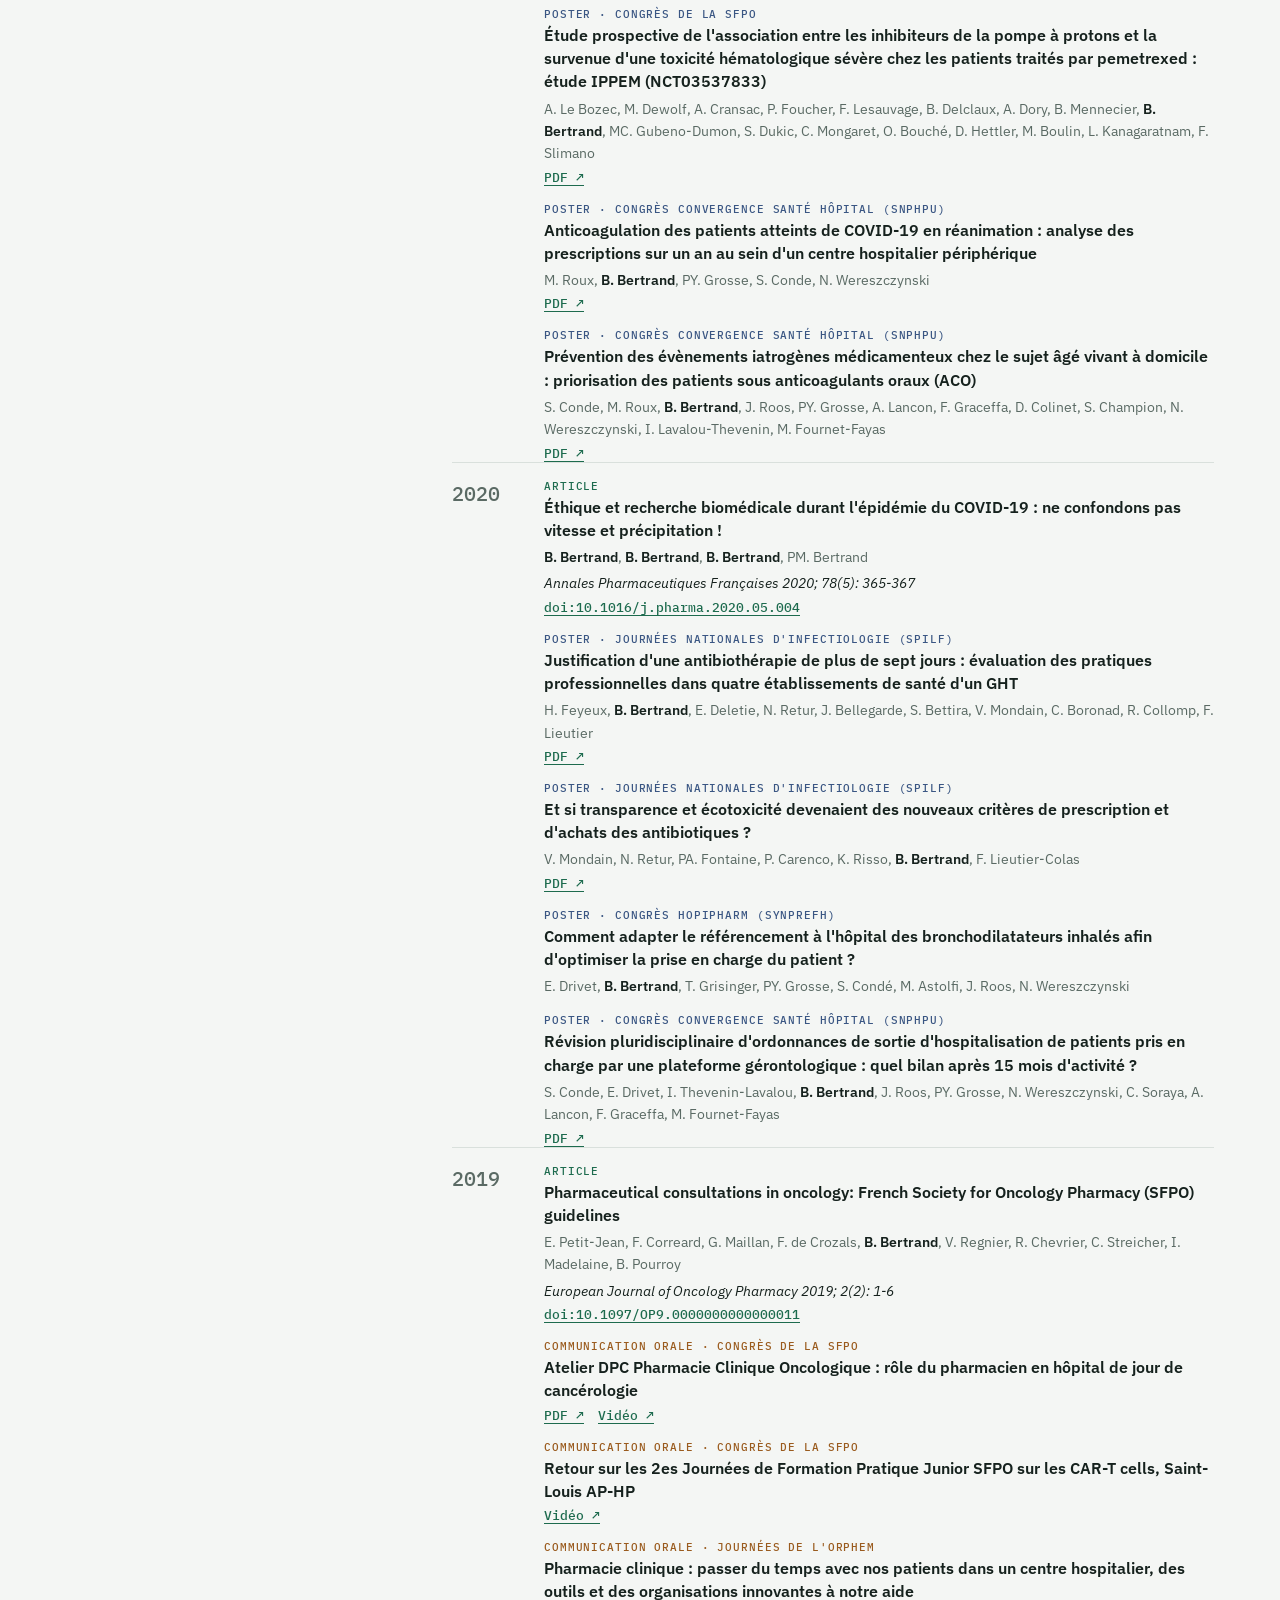
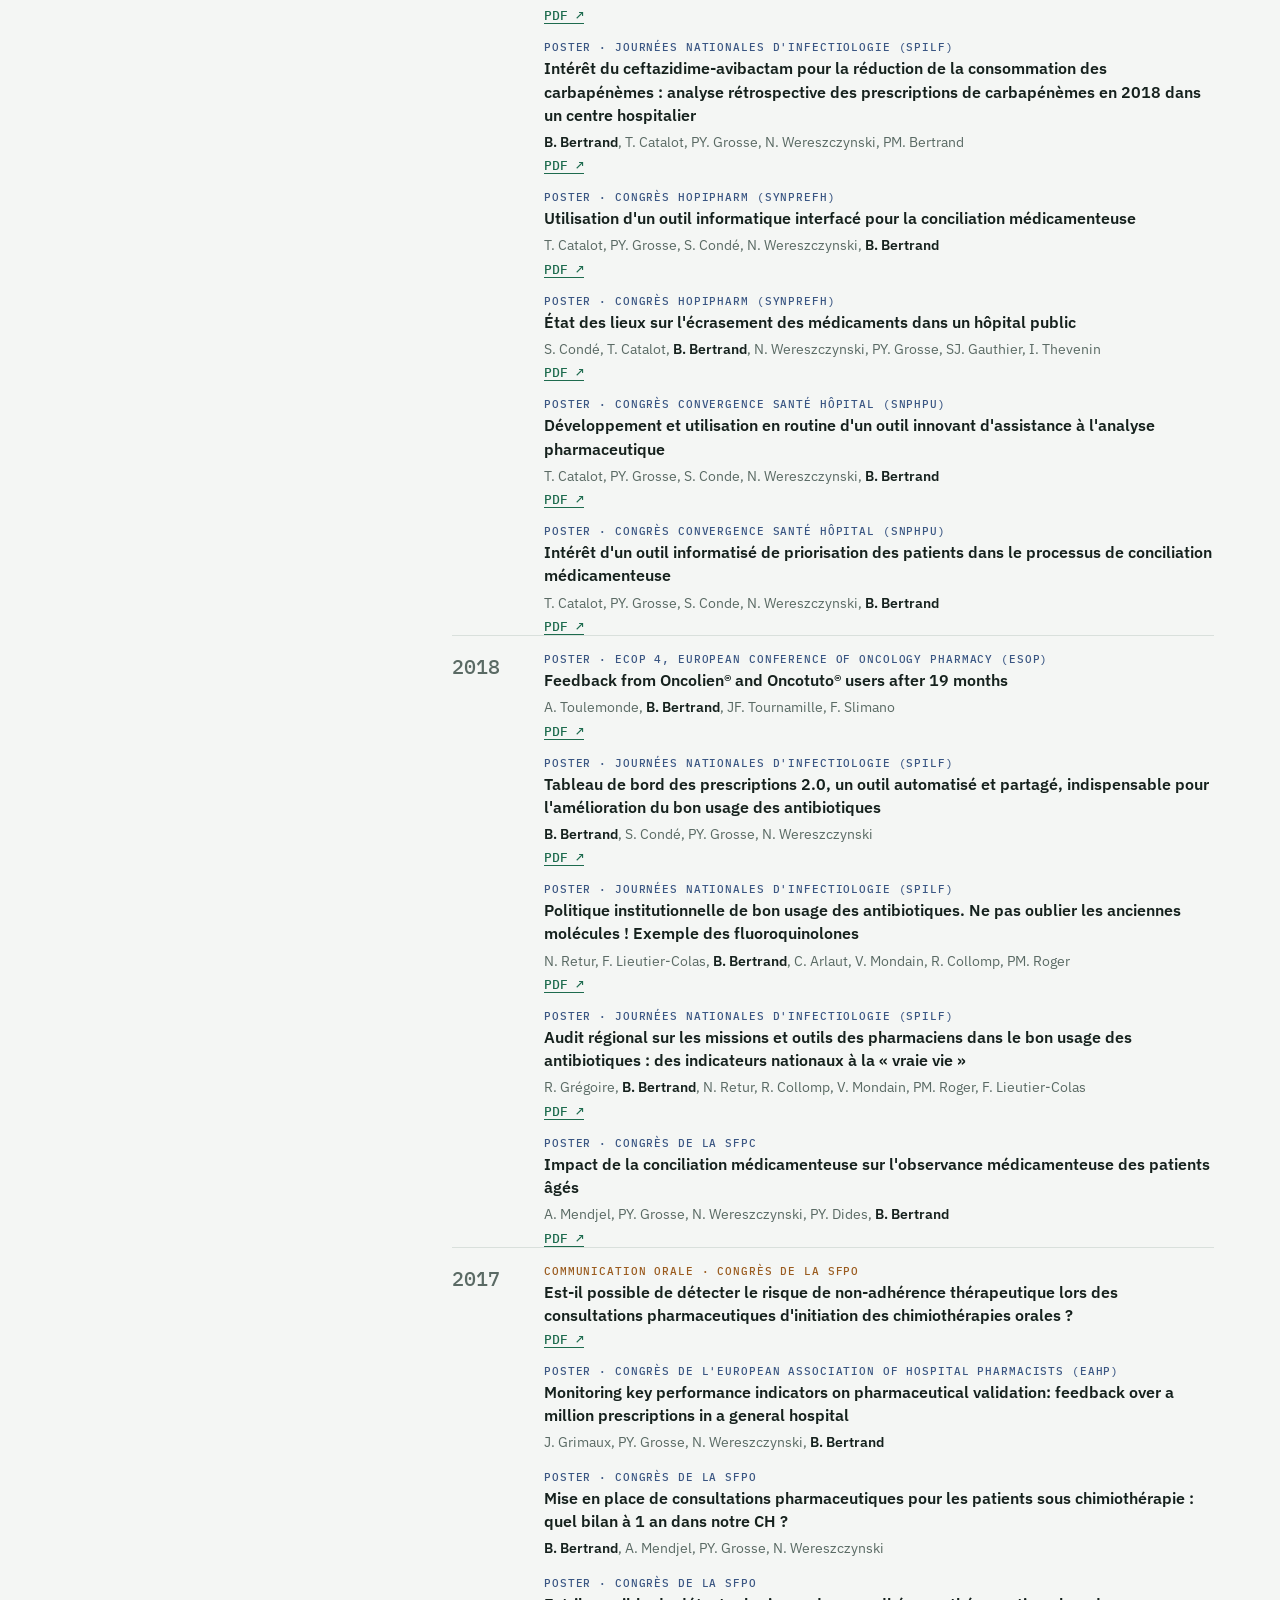
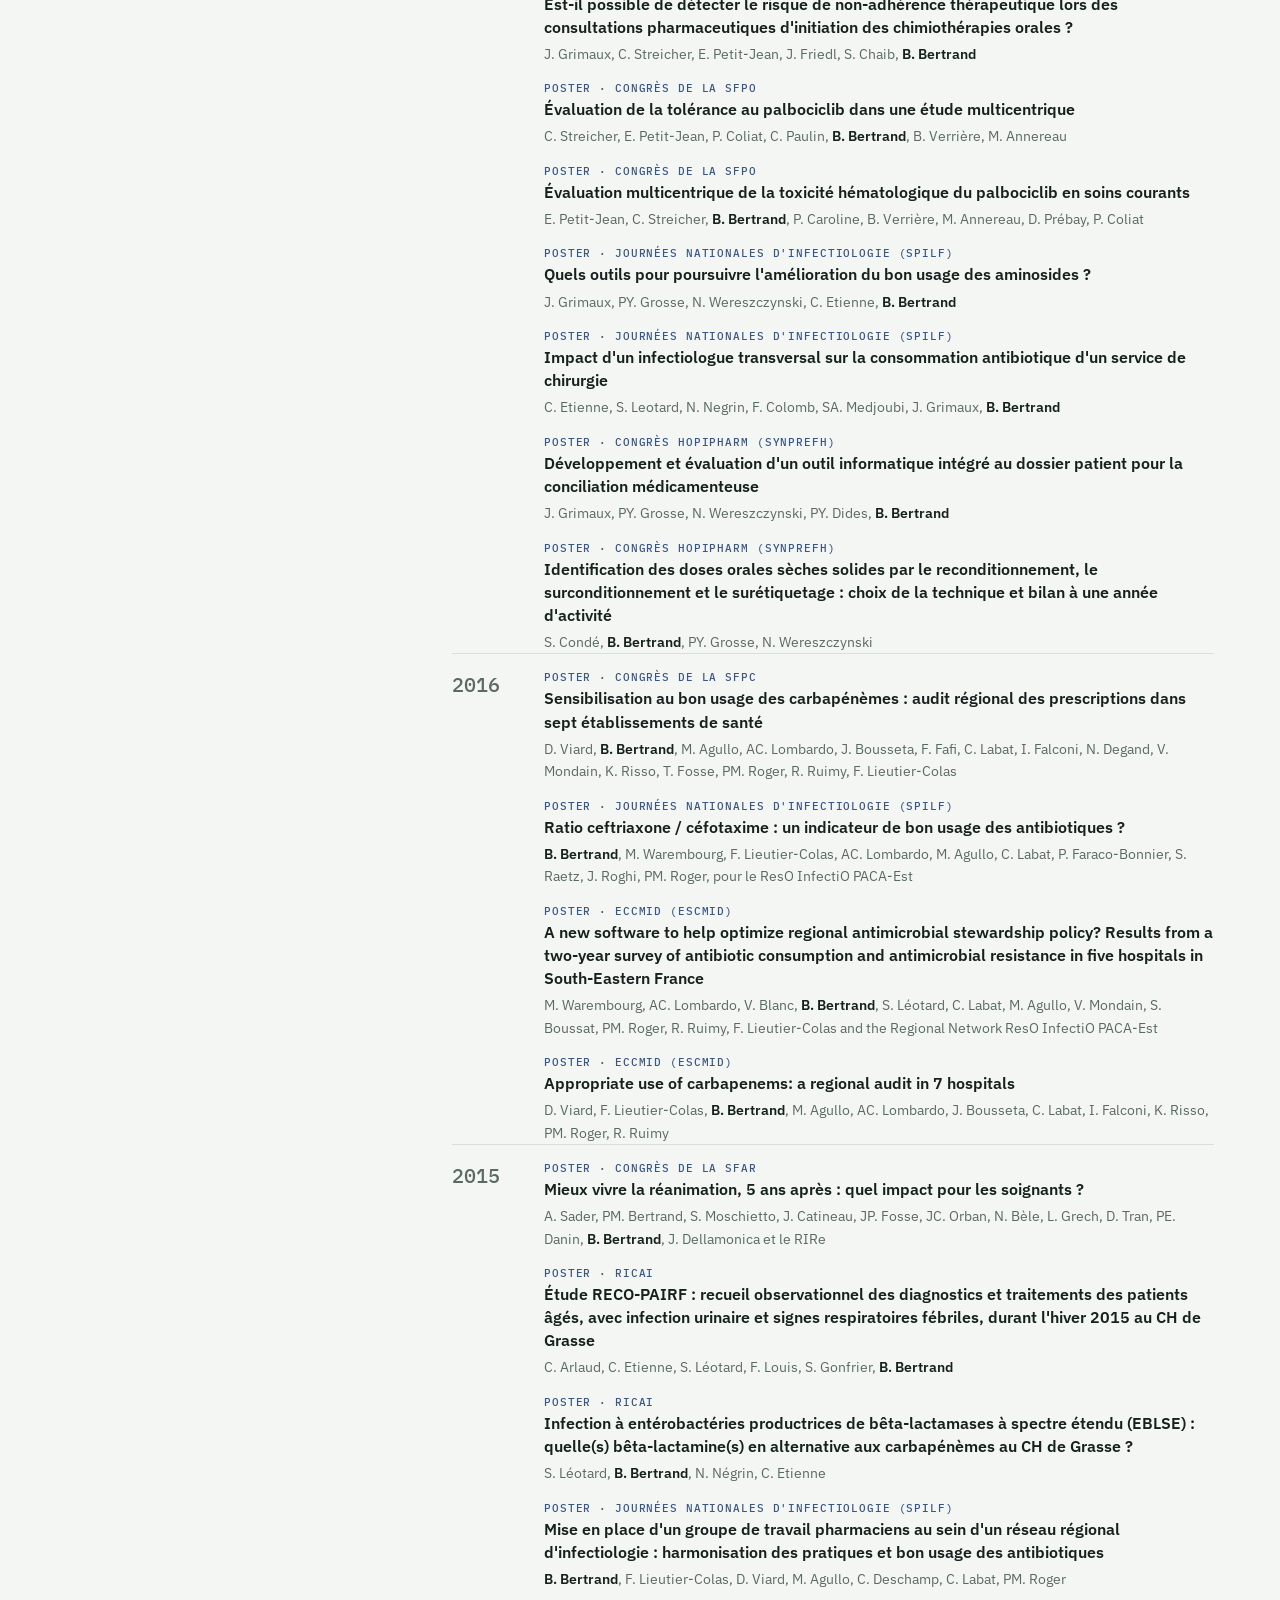
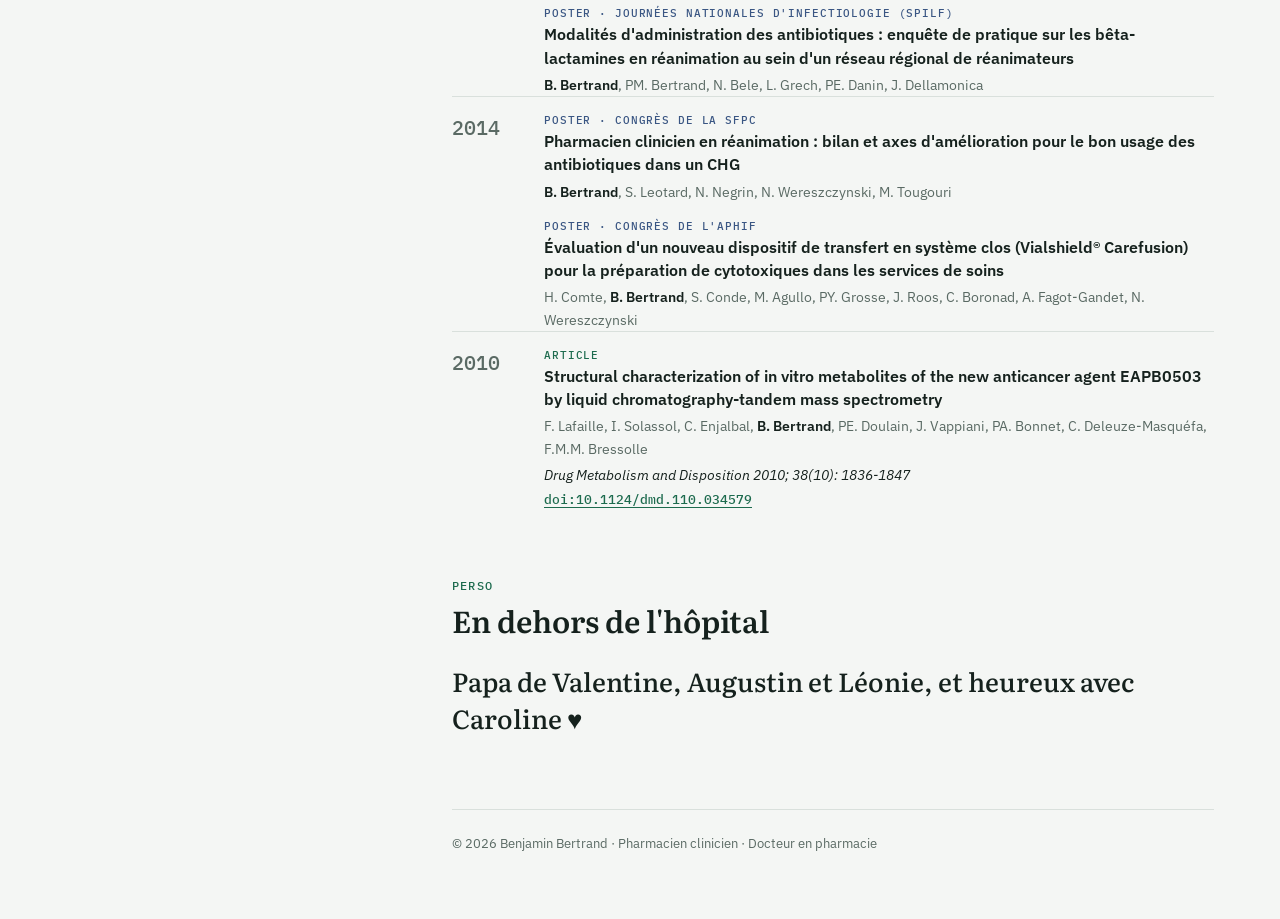
==== commit 4b43f200: "Ajout de l'expertise IA et santé Nouvel axe et nouveau domaine d'expertise : outils d'IA de pharmaci" ====
--- a/index.html
+++ b/index.html
@@ -6,7 +6,7 @@
 <!-- page:start -->
 <title>Benjamin Bertrand</title>
 <meta name="claude:viewport-fit-sides" content="cover">
-<meta name="description" content="Benjamin Bertrand, pharmacien clinicien au Centre Hospitalier de Grasse : oncologie, gériatrie, infectiologie. Parcours, engagements et travaux scientifiques.">
+<meta name="description" content="Benjamin Bertrand, pharmacien clinicien au Centre Hospitalier de Grasse : oncologie, gériatrie, infectiologie, intelligence artificielle en santé. Parcours, engagements et travaux scientifiques.">
 <link rel="preconnect" href="https://fonts.googleapis.com">
 <link rel="preconnect" href="https://fonts.gstatic.com" crossorigin>
 <link rel="stylesheet" href="https://fonts.googleapis.com/css2?family=IBM+Plex+Mono:wght@400;500&family=IBM+Plex+Sans:ital,wght@0,400;0,500;0,600;1,400&family=Literata:opsz,wght@7..72,500;7..72,600&display=swap">
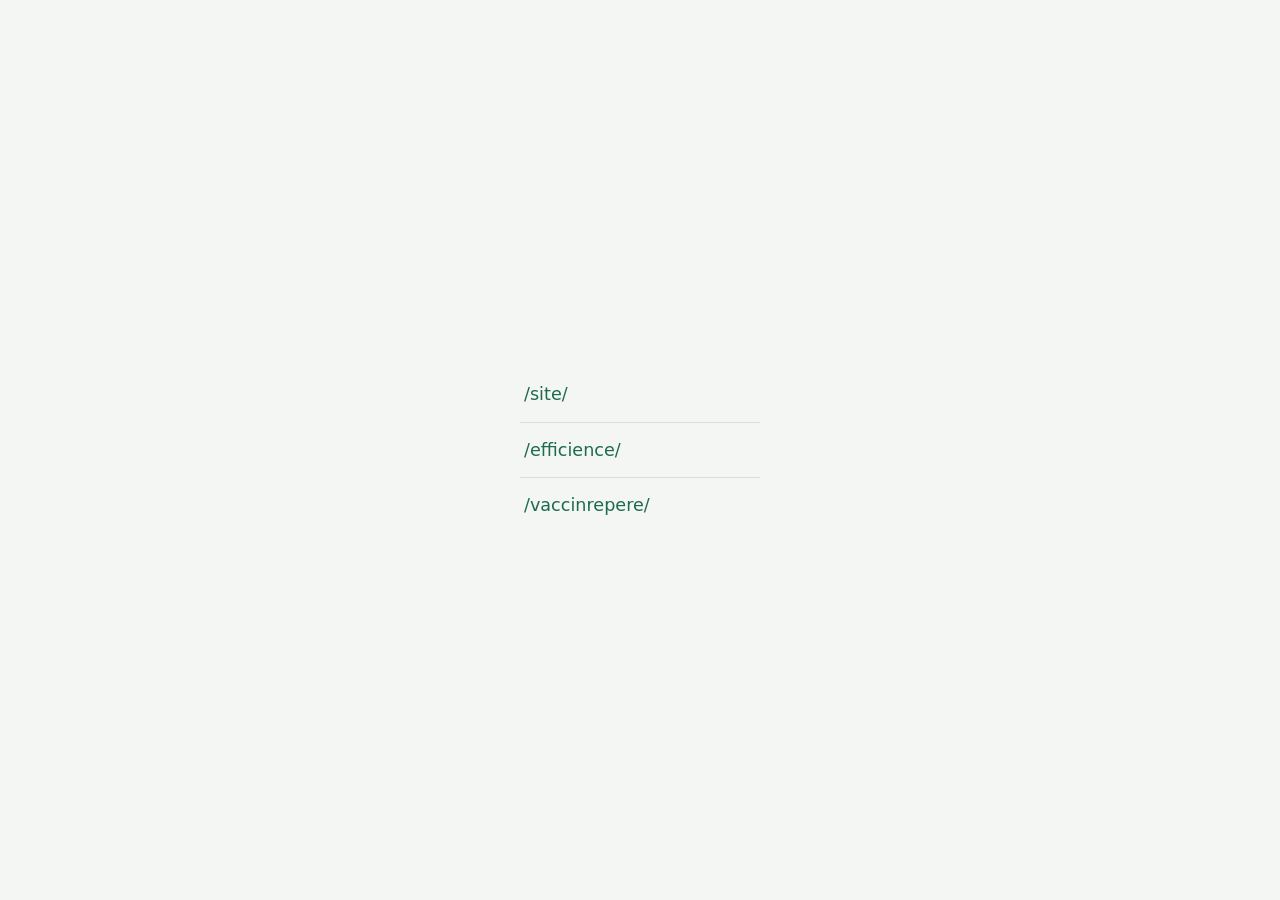
==== commit ece377e6: "Séparation en sous-pages : /site/, /vaccinrepere/ ; racine = liste des sous-pages Redirection conser" ====
--- a/index.html
+++ b/index.html
@@ -1,341 +1,24 @@
-<!doctype html>
+<!DOCTYPE html>
 <html lang="fr">
 <head>
 <meta charset="utf-8">
-<meta name="viewport" content="width=device-width, initial-scale=1, viewport-fit=cover">
-<!-- page:start -->
-<title>Benjamin Bertrand</title>
-<meta name="claude:viewport-fit-sides" content="cover">
-<meta name="description" content="Benjamin Bertrand, pharmacien clinicien au Centre Hospitalier de Grasse : oncologie, gériatrie, infectiologie, intelligence artificielle en santé. Parcours, engagements et travaux scientifiques.">
-<link rel="preconnect" href="https://fonts.googleapis.com">
-<link rel="preconnect" href="https://fonts.gstatic.com" crossorigin>
-<link rel="stylesheet" href="https://fonts.googleapis.com/css2?family=IBM+Plex+Mono:wght@400;500&family=IBM+Plex+Sans:ital,wght@0,400;0,500;0,600;1,400&family=Literata:opsz,wght@7..72,500;7..72,600&display=swap">
+<meta name="viewport" content="width=device-width, initial-scale=1">
+<title>bbertrand-pharm</title>
 <style>
-/* Layout: identité fixe à gauche (fiche praticien), contenu qui défile à droite ; empilé sur mobile. */
-:root {
-  --bg: #f4f6f4;
-  --surface: #ffffff;
-  --ink: #15211d;
-  --muted: #5a6a64;
-  --line: #d9e0dc;
-  --accent: #1d6b4e;
-  --accent-soft: #e2efe8;
-  --oral: #9a5b1e;
-  --poster: #3a5683;
-  --display: "Literata", Georgia, "Times New Roman", serif;
-  --body: "IBM Plex Sans", system-ui, -apple-system, "Segoe UI", sans-serif;
-  --mono: "IBM Plex Mono", ui-monospace, "SFMono-Regular", Menlo, monospace;
-}
-@media (prefers-color-scheme: dark) {
-  :root:not([data-theme="light"]) {
-    --bg: #0f1614; --surface: #16201d; --ink: #e4ebe7; --muted: #94a59e; --line: #26332f;
-    --accent: #6cc39d; --accent-soft: #1b2e27; --oral: #e0a466; --poster: #93b0e0; color-scheme: dark;
-  }
-}
-:root[data-theme="dark"] {
-  --bg: #0f1614; --surface: #16201d; --ink: #e4ebe7; --muted: #94a59e; --line: #26332f;
-  --accent: #6cc39d; --accent-soft: #1b2e27; --oral: #e0a466; --poster: #93b0e0; color-scheme: dark;
-}
-* { box-sizing: border-box; }
-html { scroll-behavior: smooth; }
-@media (prefers-reduced-motion: reduce) { html { scroll-behavior: auto; } }
-body {
-  margin: 0; background: var(--bg); color: var(--ink);
-  font: 400 16px/1.6 var(--body);
-  -webkit-font-smoothing: antialiased;
-}
-a { color: var(--accent); text-underline-offset: 3px; }
-a:focus-visible, button:focus-visible, input:focus-visible { outline: 2px solid var(--accent); outline-offset: 2px; border-radius: 4px; }
-h1, h2, h3 { font-family: var(--display); font-weight: 600; text-wrap: balance; margin: 0; line-height: 1.2; }
-
-.wrap {
-  max-width: 1180px; margin: 0 auto;
-  padding-left: max(16px, env(safe-area-inset-left, 0px));
-  padding-right: max(16px, env(safe-area-inset-right, 0px));
-  padding-block: 40px 64px;
-  display: grid; grid-template-columns: 330px minmax(0, 1fr); gap: 56px; align-items: start;
-}
-@media (max-width: 880px) { .wrap { grid-template-columns: minmax(0, 1fr); gap: 32px; padding-block: 24px 48px; } }
-
-/* Fiche d'identité */
-.id { position: sticky; top: calc(24px + env(safe-area-inset-top, 0px)); display: grid; gap: 22px; }
-@media (max-width: 880px) { .id { position: static; } }
-.monogram {
-  width: 64px; height: 64px; border-radius: 50%; display: grid; place-items: center;
-  background: var(--accent); color: var(--bg); font: 600 24px/1 var(--display); letter-spacing: .02em;
-}
-.id h1 { font-size: 34px; }
-.role { margin: 6px 0 0; color: var(--muted); }
-.role strong { color: var(--ink); font-weight: 500; display: block; }
-.contact { display: grid; gap: 10px; padding: 18px 0; border-block: 1px solid var(--line); font-size: 15px; }
-.contact div { display: grid; grid-template-columns: 74px minmax(0, 1fr); gap: 8px; align-items: baseline; }
-.contact dt { font: 500 11px/1.4 var(--mono); text-transform: uppercase; letter-spacing: .08em; color: var(--muted); }
-.contact dd { margin: 0; overflow-wrap: anywhere; }
-.copy { font: 500 11px var(--mono); background: none; border: 1px solid var(--line); color: var(--muted); border-radius: 4px; padding: 1px 6px; margin-left: 6px; cursor: pointer; }
-.copy:hover { color: var(--accent); border-color: var(--accent); }
-nav.toc { display: grid; gap: 2px; }
-nav.toc a { color: var(--muted); text-decoration: none; padding: 4px 0 4px 12px; border-left: 2px solid var(--line); font-size: 15px; }
-nav.toc a:hover, nav.toc a.on { color: var(--ink); border-left-color: var(--accent); }
-@media (max-width: 880px) { nav.toc { display: flex; flex-wrap: wrap; gap: 8px; } nav.toc a { border: 1px solid var(--line); border-radius: 99px; padding: 4px 12px; } }
-
-/* Contenu */
-main { display: grid; gap: 72px; min-width: 0; }
-section { display: grid; gap: 24px; scroll-margin-top: 24px; }
-.eyebrow { font: 500 12px/1 var(--mono); text-transform: uppercase; letter-spacing: .1em; color: var(--accent); }
-section > header { display: grid; gap: 10px; }
-section h2 { font-size: 30px; }
-.lead { font: 500 clamp(21px, 2.4vw, 26px)/1.45 var(--display); margin: 0; max-width: 34em; }
-.axes { list-style: none; padding: 0; margin: 0; display: grid; gap: 0; border-top: 1px solid var(--line); }
-.axes li { padding: 14px 0; border-bottom: 1px solid var(--line); display: grid; grid-template-columns: 28px minmax(0, 1fr); gap: 10px; }
-.axes li::before { content: "℞"; font-family: var(--display); color: var(--accent); font-size: 18px; line-height: 1.4; }
-
-.stats { display: flex; flex-wrap: wrap; gap: 12px 36px; }
-.stat b { display: block; font: 600 34px/1.1 var(--display); font-variant-numeric: tabular-nums; }
-.stat span { color: var(--muted); font-size: 14px; }
-
-.grid2 { display: grid; grid-template-columns: repeat(2, minmax(0, 1fr)); gap: 16px; align-items: start; }
-@media (max-width: 640px) { .grid2 { grid-template-columns: minmax(0, 1fr); } }
-.card { background: var(--surface); border: 1px solid var(--line); border-radius: 10px; padding: 20px 22px; display: grid; gap: 10px; align-content: start; }
-.card h3 { font-size: 19px; }
-.card ul { margin: 0; padding-left: 18px; display: grid; gap: 4px; color: var(--ink); }
-.card li::marker { color: var(--accent); }
-
-.engage { display: grid; gap: 0; border-top: 1px solid var(--line); }
-.engage article { padding: 18px 0; border-bottom: 1px solid var(--line); display: grid; gap: 6px; }
-.engage h3 { font-size: 18px; }
-.engage h3 a { color: var(--ink); text-decoration: none; }
-.engage h3 a:hover { color: var(--accent); text-decoration: underline; }
-.engage ul { margin: 0; padding: 0; list-style: none; color: var(--muted); display: grid; gap: 2px; }
-
-/* Travaux */
-.tools { display: flex; flex-wrap: wrap; gap: 10px; align-items: center; }
-.chip { font: 500 14px var(--body); border: 1px solid var(--line); background: var(--surface); color: var(--ink); padding: 6px 14px; border-radius: 99px; cursor: pointer; display: inline-flex; gap: 8px; align-items: center; }
-.chip .n { font: 500 12px var(--mono); color: var(--muted); }
-.chip[aria-pressed="true"] { background: var(--ink); color: var(--bg); border-color: var(--ink); }
-.chip[aria-pressed="true"] .n { color: var(--bg); opacity: .7; }
-.search { flex: 1 1 220px; min-width: 0; font: 15px var(--body); padding: 8px 14px; border: 1px solid var(--line); border-radius: 99px; background: var(--surface); color: var(--ink); }
-.year { display: grid; grid-template-columns: 76px minmax(0, 1fr); gap: 16px; padding-top: 18px; border-top: 1px solid var(--line); }
-@media (max-width: 560px) { .year { grid-template-columns: minmax(0, 1fr); gap: 6px; } }
-.year > h3 { font: 500 20px/1.3 var(--mono); color: var(--muted); font-variant-numeric: tabular-nums; }
-.items { display: grid; gap: 18px; min-width: 0; }
-.item { display: grid; gap: 4px; min-width: 0; }
-.tag { font: 500 11px/1 var(--mono); text-transform: uppercase; letter-spacing: .08em; }
-.tag.article { color: var(--accent); } .tag.oral { color: var(--oral); } .tag.poster { color: var(--poster); }
-.item .t { font-weight: 600; line-height: 1.45; }
-.item .a { color: var(--muted); font-size: 14px; }
-.item .a mark { background: none; color: var(--ink); font-weight: 600; }
-.item .s { font-size: 14px; font-style: italic; }
-.links { display: flex; flex-wrap: wrap; gap: 6px 14px; font: 500 13px var(--mono); }
-.status { font: 500 11px var(--mono); color: var(--oral); border: 1px solid currentColor; border-radius: 4px; padding: 1px 6px; justify-self: start; }
-.empty { color: var(--muted); }
-
-footer { color: var(--muted); font-size: 13px; padding-top: 24px; border-top: 1px solid var(--line); }
+  :root { --bg: #f4f6f4; --ink: #15211d; --accent: #1d6b4e; --line: #d9e0dc; }
+  @media (prefers-color-scheme: dark) { :root { --bg: #0f1614; --ink: #e4ebe7; --accent: #6cc39d; --line: #26332f; } }
+  body { margin: 0; min-height: 100vh; display: grid; place-items: center; background: var(--bg); color: var(--ink); font: 1.1rem/1.5 system-ui, -apple-system, "Segoe UI", sans-serif; }
+  ul { list-style: none; margin: 0; padding: 0; min-width: 240px; }
+  li + li { border-top: 1px solid var(--line); }
+  a { display: block; padding: 14px 4px; color: var(--accent); text-decoration: none; font-weight: 500; }
+  a:hover, a:focus-visible { text-decoration: underline; }
 </style>
 </head>
 <body>
-<div class="wrap">
-  <aside class="id">
-    <div class="monogram" aria-hidden="true">BB</div>
-    <div>
-      <h1 id="nom">Benjamin Bertrand</h1>
-      <p class="role"><strong id="titre"></strong><span id="etab"></span></p>
-    </div>
-    <dl class="contact" id="contact"></dl>
-    <nav class="toc" aria-label="Sections">
-      <a href="#profil">Profil</a>
-      <a href="#expertise">Expertise</a>
-      <a href="#engagements">Engagements</a>
-      <a href="#enseignement">Enseignement</a>
-      <a href="#travaux">Travaux</a>
-      <a href="#perso">Perso</a>
-    </nav>
-  </aside>
-
-  <main>
-    <section id="profil">
-      <header><span class="eyebrow">Profil</span></header>
-      <p class="lead" id="accroche"></p>
-      <ul class="axes" id="axes"></ul>
-      <div class="stats" id="stats"></div>
-    </section>
-
-    <section id="expertise">
-      <header><span class="eyebrow">Expertise</span><h2>Domaines d'exercice</h2></header>
-      <div class="grid2" id="expertises"></div>
-    </section>
-
-    <section id="engagements">
-      <header><span class="eyebrow">Engagements</span><h2>Sociétés savantes et réseaux</h2></header>
-      <div class="engage" id="engage"></div>
-    </section>
-
-    <section id="enseignement">
-      <header><span class="eyebrow">Transmission</span><h2>Enseignement et encadrement</h2></header>
-      <ul class="axes" id="enseign"></ul>
-    </section>
-
-    <section id="travaux">
-      <header><span class="eyebrow">Travaux</span><h2>Publications et communications</h2></header>
-      <div class="tools">
-        <div class="tools" id="filters" role="group" aria-label="Type de travaux"></div>
-        <input class="search" id="q" type="search" placeholder="Rechercher un titre, un congrès, un co-auteur…" aria-label="Rechercher dans les travaux">
-      </div>
-      <div id="list"></div>
-    </section>
-
-    <section id="perso">
-      <header><span class="eyebrow">Perso</span><h2 id="perso-titre"></h2></header>
-      <p class="lead" id="perso-texte"></p>
-    </section>
-
-    <footer id="foot"></footer>
-  </main>
-</div>
-
-<script>
-(function () {
-  var TYPES = { article: "Article", oral: "Communication orale", poster: "Poster" };
-  var FILTERS = [["tous", "Tout"], ["article", "Articles"], ["oral", "Orales"], ["poster", "Posters"]];
-  var state = { type: "tous", q: "" };
-  var travaux = [];
-
-  function el(tag, attrs, kids) {
-    var n = document.createElement(tag);
-    for (var k in (attrs || {})) {
-      if (k === "text") n.textContent = attrs[k]; else n.setAttribute(k, attrs[k]);
-    }
-    (kids || []).forEach(function (c) { if (c) n.appendChild(c); });
-    return n;
-  }
-  function $(id) { return document.getElementById(id); }
-  function norm(s) { return (s || "").normalize("NFD").replace(/[̀-ͯ]/g, "").toLowerCase(); }
-
-  function renderProfil(p) {
-    $("nom").textContent = p.nom;
-    $("titre").textContent = p.titre;
-    $("etab").textContent = p.etablissement;
-    $("accroche").textContent = p.accroche;
-    p.axes.forEach(function (a) { $("axes").appendChild(el("li", { text: a })); });
-
-    var c = p.contact, dl = $("contact");
-    function row(label, node) { dl.appendChild(el("div", {}, [el("dt", { text: label }), el("dd", {}, [node])])); }
-    if (c.email) {
-      var dd = el("span", {}, [el("a", { href: "mailto:" + c.email, text: c.email })]);
-      var b = el("button", { class: "copy", type: "button", text: "copier" });
-      b.addEventListener("click", function () {
-        var done = function () { b.textContent = "copié"; setTimeout(function () { b.textContent = "copier"; }, 1500); };
-        try { navigator.clipboard.writeText(c.email).then(done, function () {}); } catch (e) {}
-      });
-      dd.appendChild(b);
-      row("E-mail", dd);
-    }
-    if (c.telephone) row("Tél.", el("span", { text: c.telephone }));
-    if (c.orcid) row("ORCID", el("a", { href: c.orcid, target: "_blank", rel: "noopener", text: c.orcid.replace(/^https?:\/\/orcid\.org\//, "") }));
-    if (c.linkedin) row("LinkedIn", el("a", { href: c.linkedin, target: "_blank", rel: "noopener", text: "Profil LinkedIn" }));
-
-    p.expertises.forEach(function (x) {
-      $("expertises").appendChild(el("div", { class: "card" }, [
-        el("h3", { text: x.domaine }),
-        el("ul", {}, x.points.map(function (t) { return el("li", { text: t }); }))
-      ]));
-    });
-    p.engagements.forEach(function (g) {
-      var h = el("h3", {}, [g.url ? el("a", { href: g.url, target: "_blank", rel: "noopener", text: g.organisation }) : document.createTextNode(g.organisation)]);
-      $("engage").appendChild(el("article", {}, [h, el("ul", {}, g.roles.map(function (r) { return el("li", { text: r }); }))]));
-    });
-    p.enseignement.forEach(function (t) { $("enseign").appendChild(el("li", { text: t })); });
-    if (p.perso && p.perso.texte) {
-      $("perso-titre").textContent = p.perso.titre || "";
-      $("perso-texte").textContent = p.perso.texte;
-    } else {
-      $("perso").hidden = true;
-      document.querySelector('nav.toc a[href="#perso"]').hidden = true;
-    }
-    $("foot").textContent = "© " + new Date().getFullYear() + " " + p.nom + " · " + p.titre;
-  }
-
-  function renderStats() {
-    var n = { article: 0, oral: 0, poster: 0 };
-    travaux.forEach(function (t) { n[t.type]++; });
-    var since = Math.min.apply(null, travaux.filter(function (t) { return t.type !== "article"; }).map(function (t) { return t.annee; }));
-    [[n.article, "articles scientifiques"], [n.oral, "communications orales"], [n.poster, "posters en congrès"], [since, "premier congrès"]]
-      .forEach(function (s) { $("stats").appendChild(el("div", { class: "stat" }, [el("b", { text: String(s[0]) }), el("span", { text: s[1] })])); });
-
-    FILTERS.forEach(function (f) {
-      var count = f[0] === "tous" ? travaux.length : n[f[0]];
-      var b = el("button", { class: "chip", type: "button", "aria-pressed": String(f[0] === state.type), "data-type": f[0] },
-        [document.createTextNode(f[1]), el("span", { class: "n", text: String(count) })]);
-      b.addEventListener("click", function () {
-        state.type = f[0];
-        document.querySelectorAll("#filters .chip").forEach(function (c) { c.setAttribute("aria-pressed", String(c.dataset.type === state.type)); });
-        renderList();
-      });
-      $("filters").appendChild(b);
-    });
-  }
-
-  function authors(s) {
-    var span = el("span", { class: "a" });
-    (s || "").split(/(B\. Bertrand)/).forEach(function (part) {
-      span.appendChild(part === "B. Bertrand" ? el("mark", { text: part }) : document.createTextNode(part));
-    });
-    return span;
-  }
-
-  function renderList() {
-    var q = norm(state.q), list = $("list");
-    list.textContent = "";
-    var rows = travaux.filter(function (t) {
-      if (state.type !== "tous" && t.type !== state.type) return false;
-      if (!q) return true;
-      return norm([t.titre, t.auteurs, t.source, t.evenement, t.annee].join(" ")).indexOf(q) !== -1;
-    });
-    if (!rows.length) { list.appendChild(el("p", { class: "empty", text: "Aucun travail ne correspond à cette recherche." })); return; }
-    var byYear = {};
-    rows.forEach(function (t) { (byYear[t.annee] = byYear[t.annee] || []).push(t); });
-    Object.keys(byYear).sort(function (a, b) { return b - a; }).forEach(function (y) {
-      var items = byYear[y].map(function (t) {
-        var links = (t.liens || []).map(function (l) { return el("a", { href: l.url, target: "_blank", rel: "noopener", text: l.label + " ↗" }); });
-        if (t.doi) links.unshift(el("a", { href: "https://doi.org/" + t.doi, target: "_blank", rel: "noopener", text: "doi:" + t.doi }));
-        return el("div", { class: "item" }, [
-          el("span", { class: "tag " + t.type, text: TYPES[t.type] + (t.evenement ? " · " + t.evenement : "") }),
-          el("span", { class: "t", text: t.titre }),
-          t.auteurs ? authors(t.auteurs) : null,
-          t.source ? el("span", { class: "s", text: t.source }) : null,
-          t.statut ? el("span", { class: "status", text: t.statut }) : null,
-          links.length ? el("div", { class: "links" }, links) : null
-        ]);
-      });
-      list.appendChild(el("div", { class: "year" }, [el("h3", { text: y }), el("div", { class: "items" }, items)]));
-    });
-  }
-
-  $("q").addEventListener("input", function (e) { state.q = e.target.value; renderList(); });
-
-  // Surligne la section visible dans le sommaire
-  if ("IntersectionObserver" in window) {
-    var links = document.querySelectorAll("nav.toc a");
-    var io = new IntersectionObserver(function (entries) {
-      entries.forEach(function (en) {
-        if (en.isIntersecting) links.forEach(function (a) { a.classList.toggle("on", a.getAttribute("href") === "#" + en.target.id); });
-      });
-    }, { rootMargin: "-30% 0px -60% 0px" });
-    document.querySelectorAll("main section").forEach(function (s) { io.observe(s); });
-  }
-
-  Promise.all([
-    fetch("data/profil.json").then(function (r) { return r.json(); }),
-    fetch("data/travaux.json").then(function (r) { return r.json(); })
-  ]).then(function (res) {
-    renderProfil(res[0]);
-    travaux = res[1].travaux.slice().sort(function (a, b) { return b.annee - a.annee; });
-    renderStats();
-    renderList();
-  }).catch(function () {
-    $("list").appendChild(el("p", { class: "empty", text: "Le contenu n'a pas pu être chargé. Rechargez la page." }));
-  });
-})();
-</script>
-<!-- page:end -->
+<ul>
+  <li><a href="site/">/site/</a></li>
+  <li><a href="efficience/">/efficience/</a></li>
+  <li><a href="vaccinrepere/">/vaccinrepere/</a></li>
+</ul>
 </body>
 </html>
